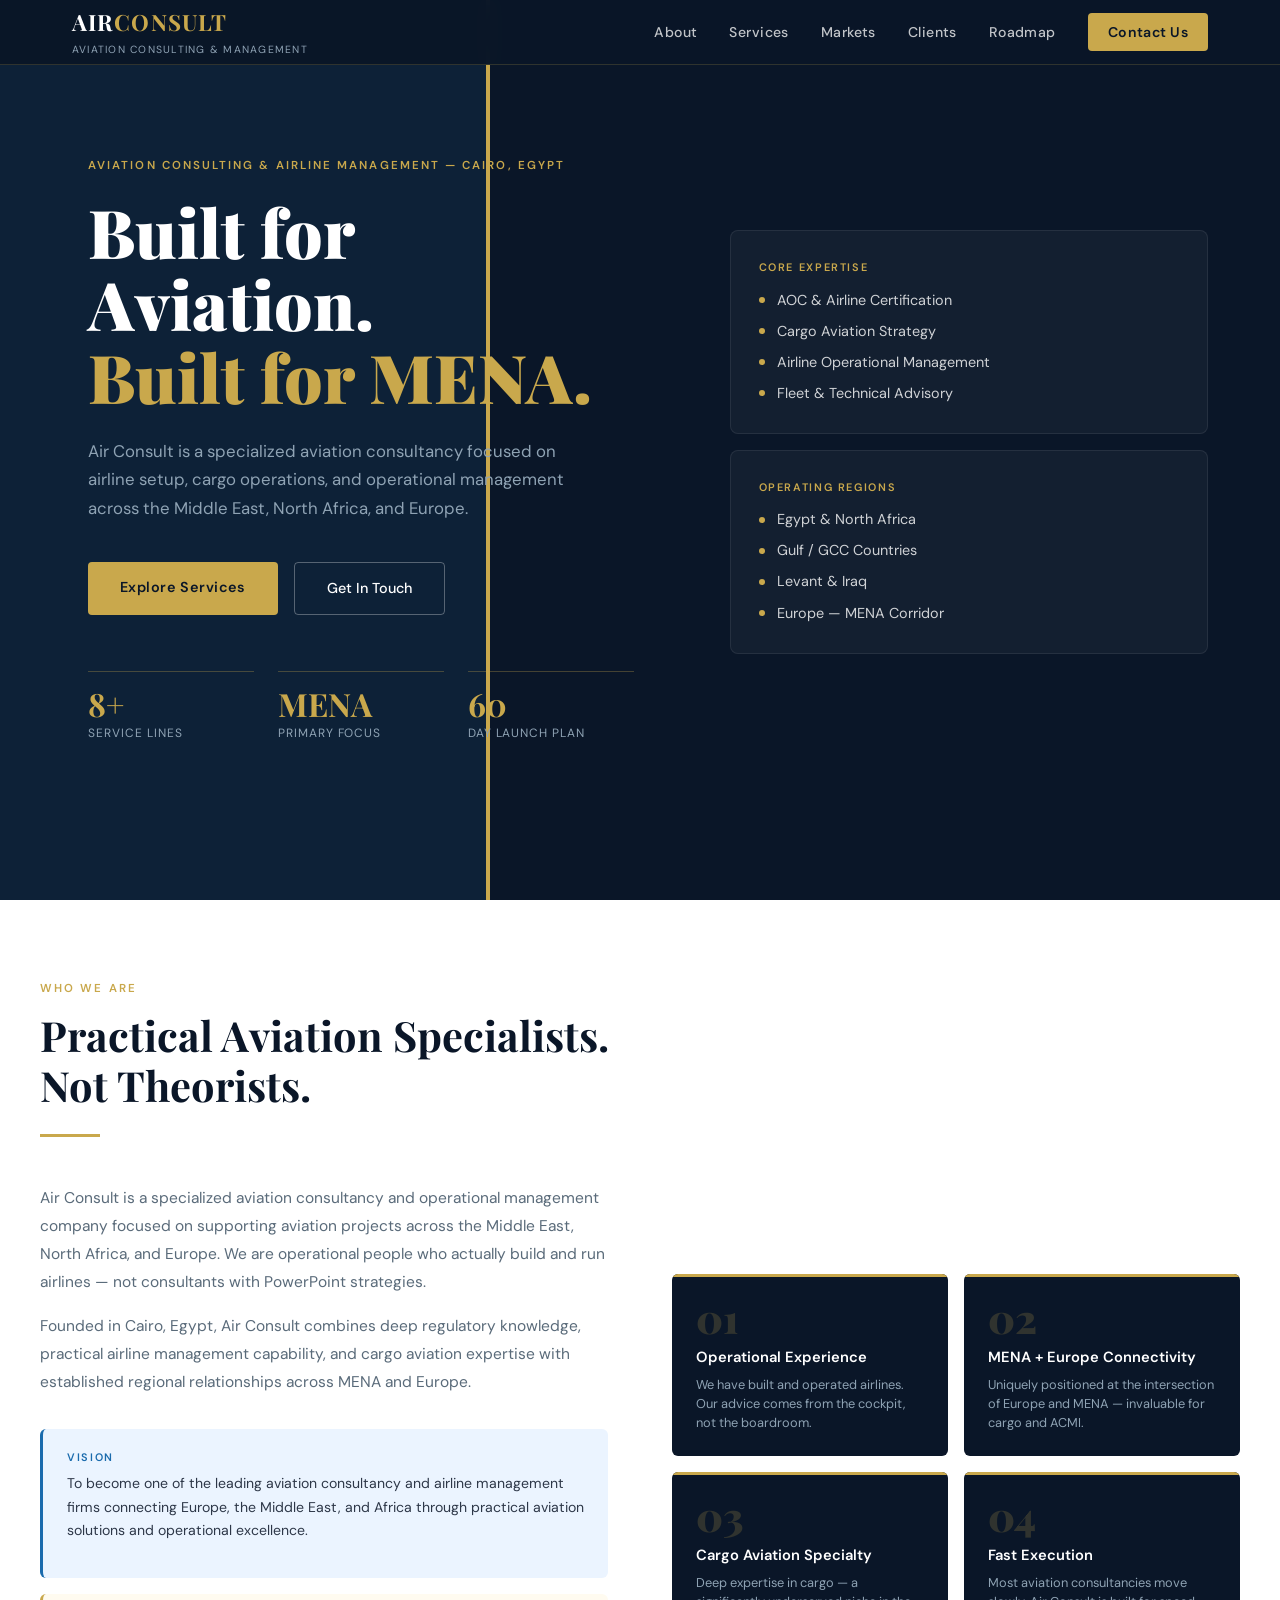
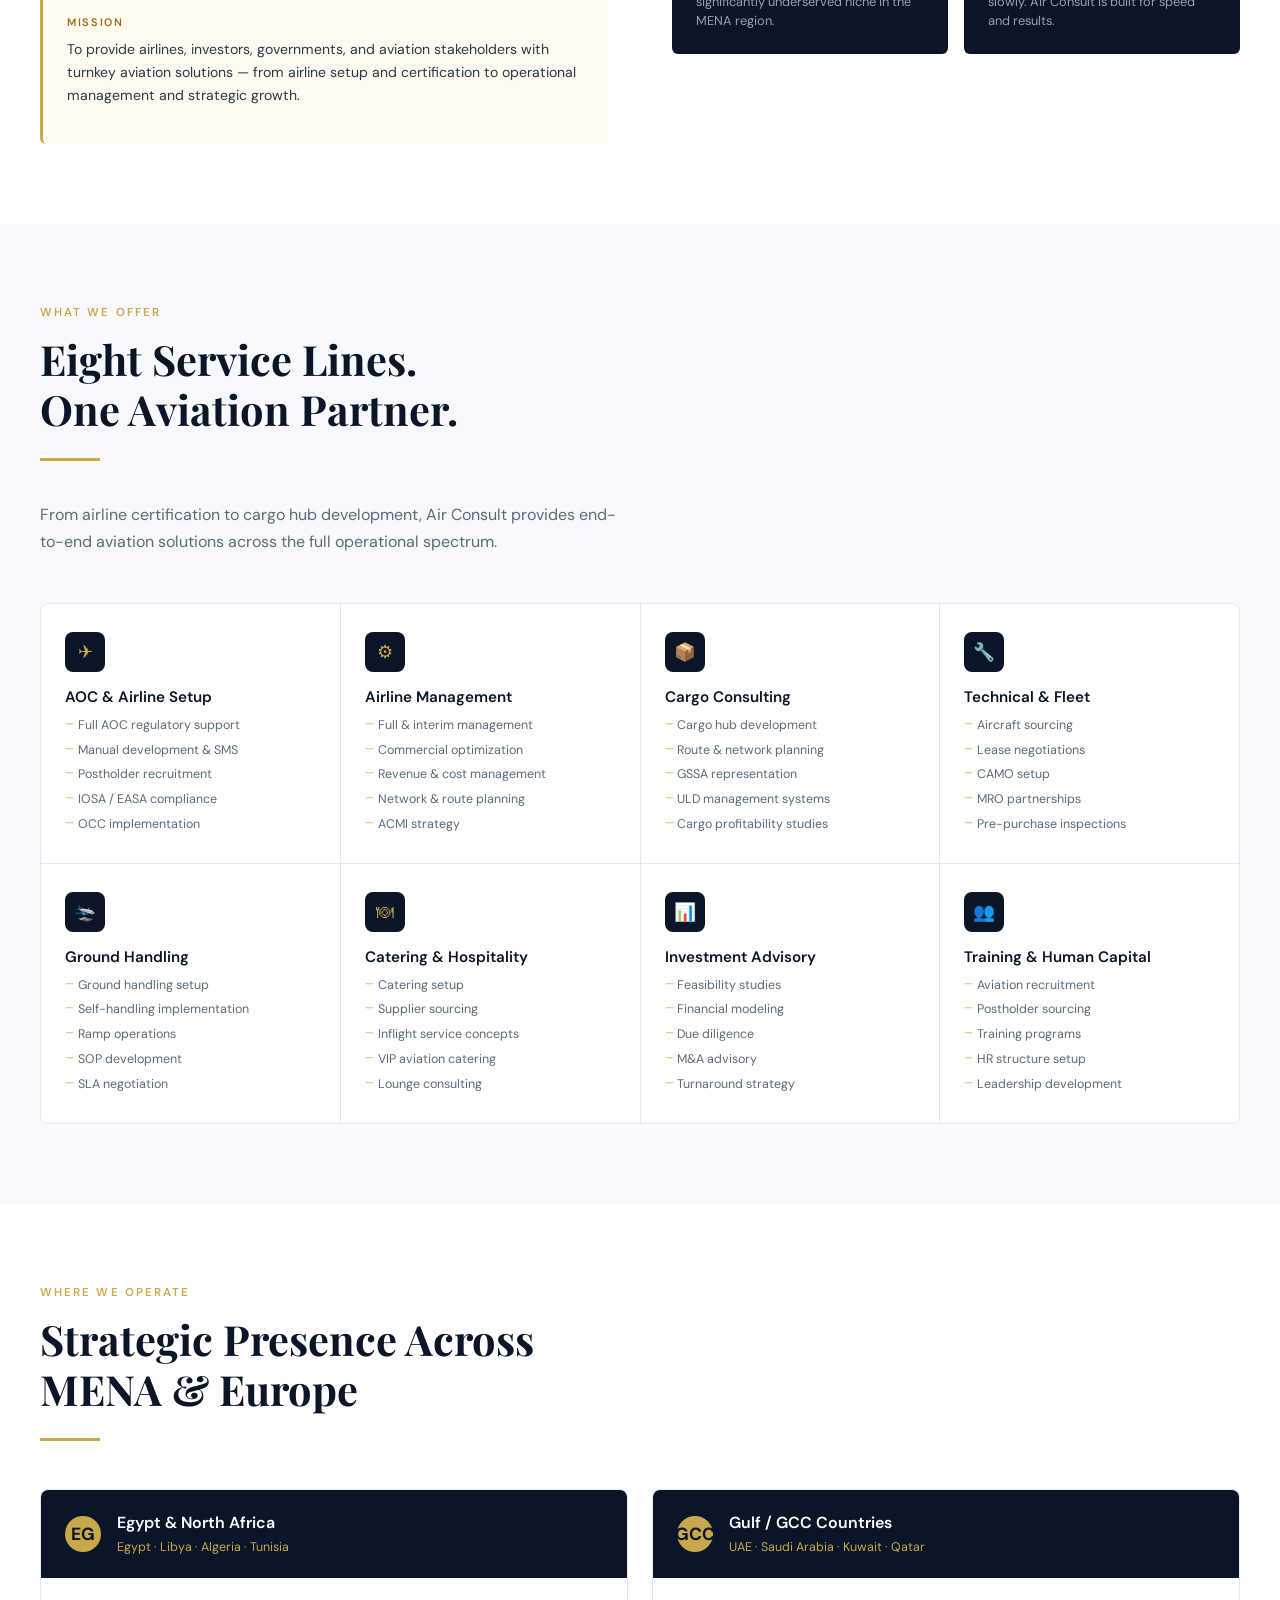
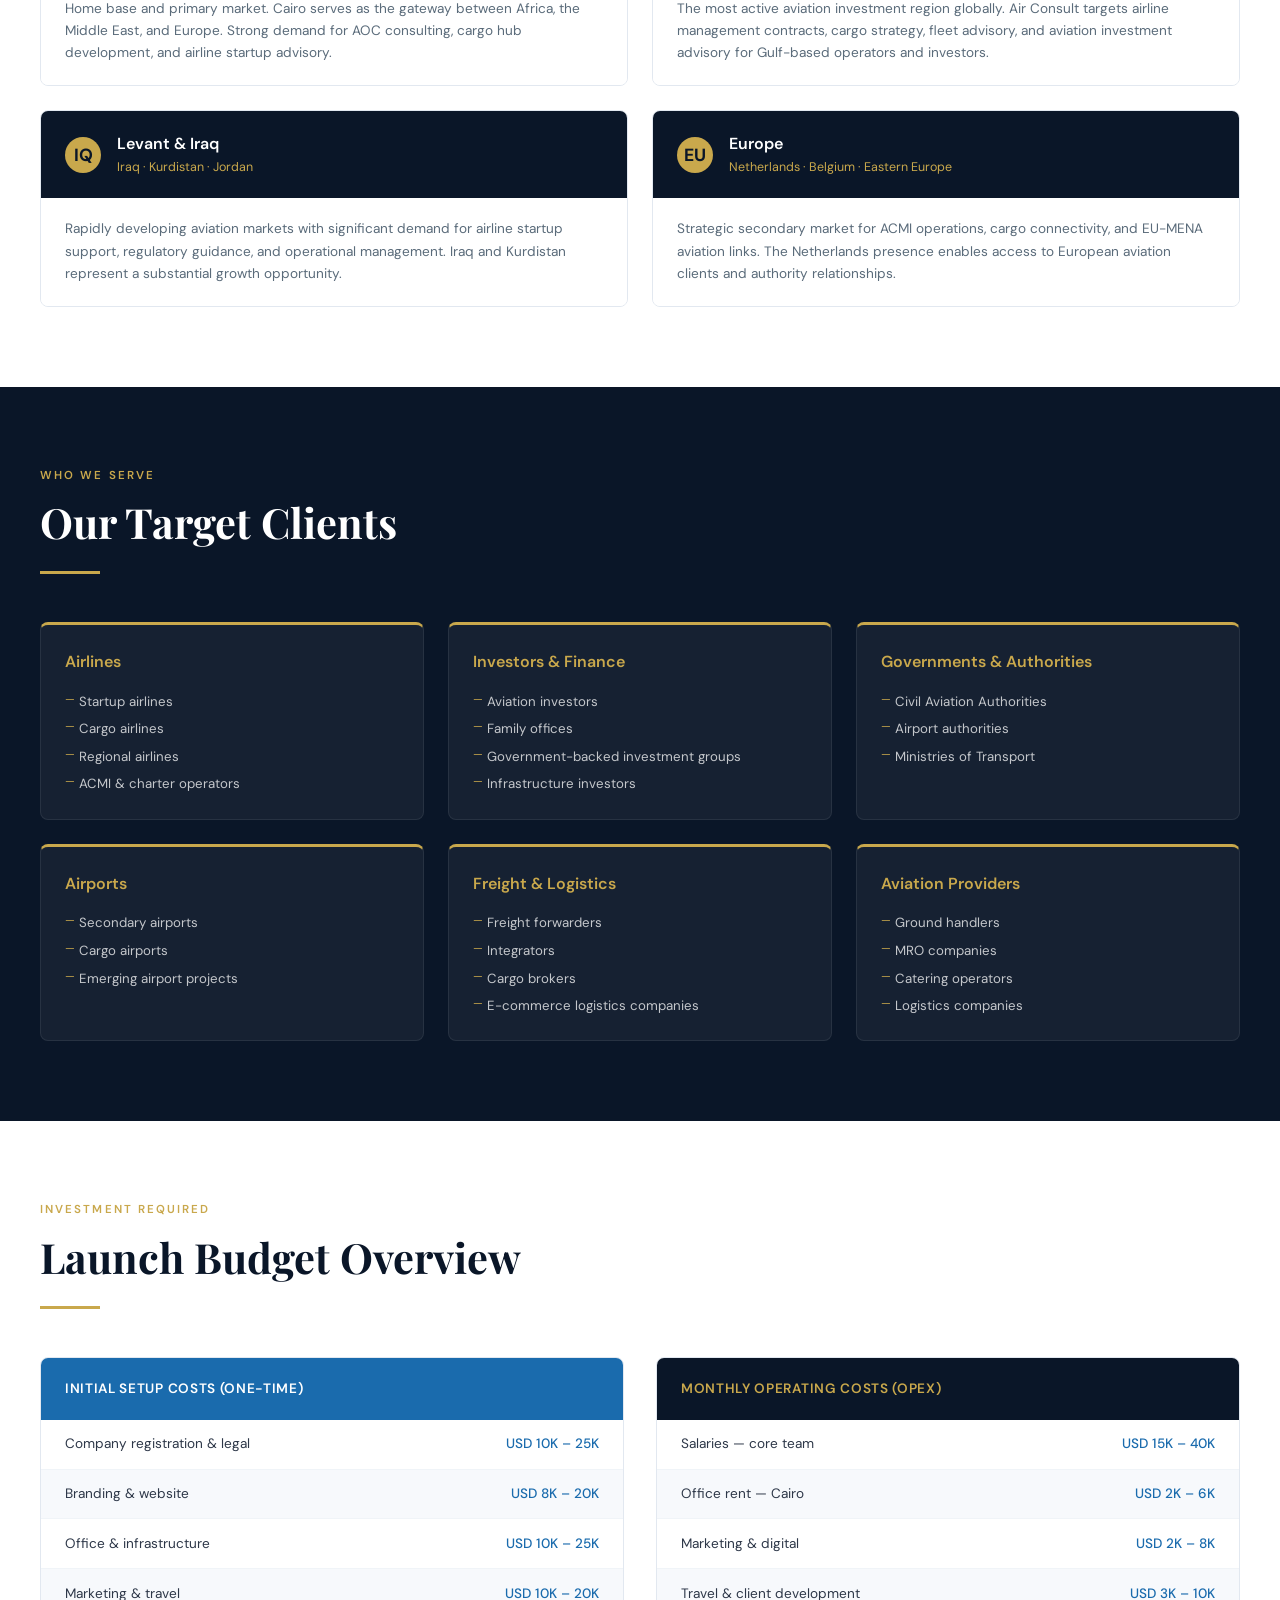
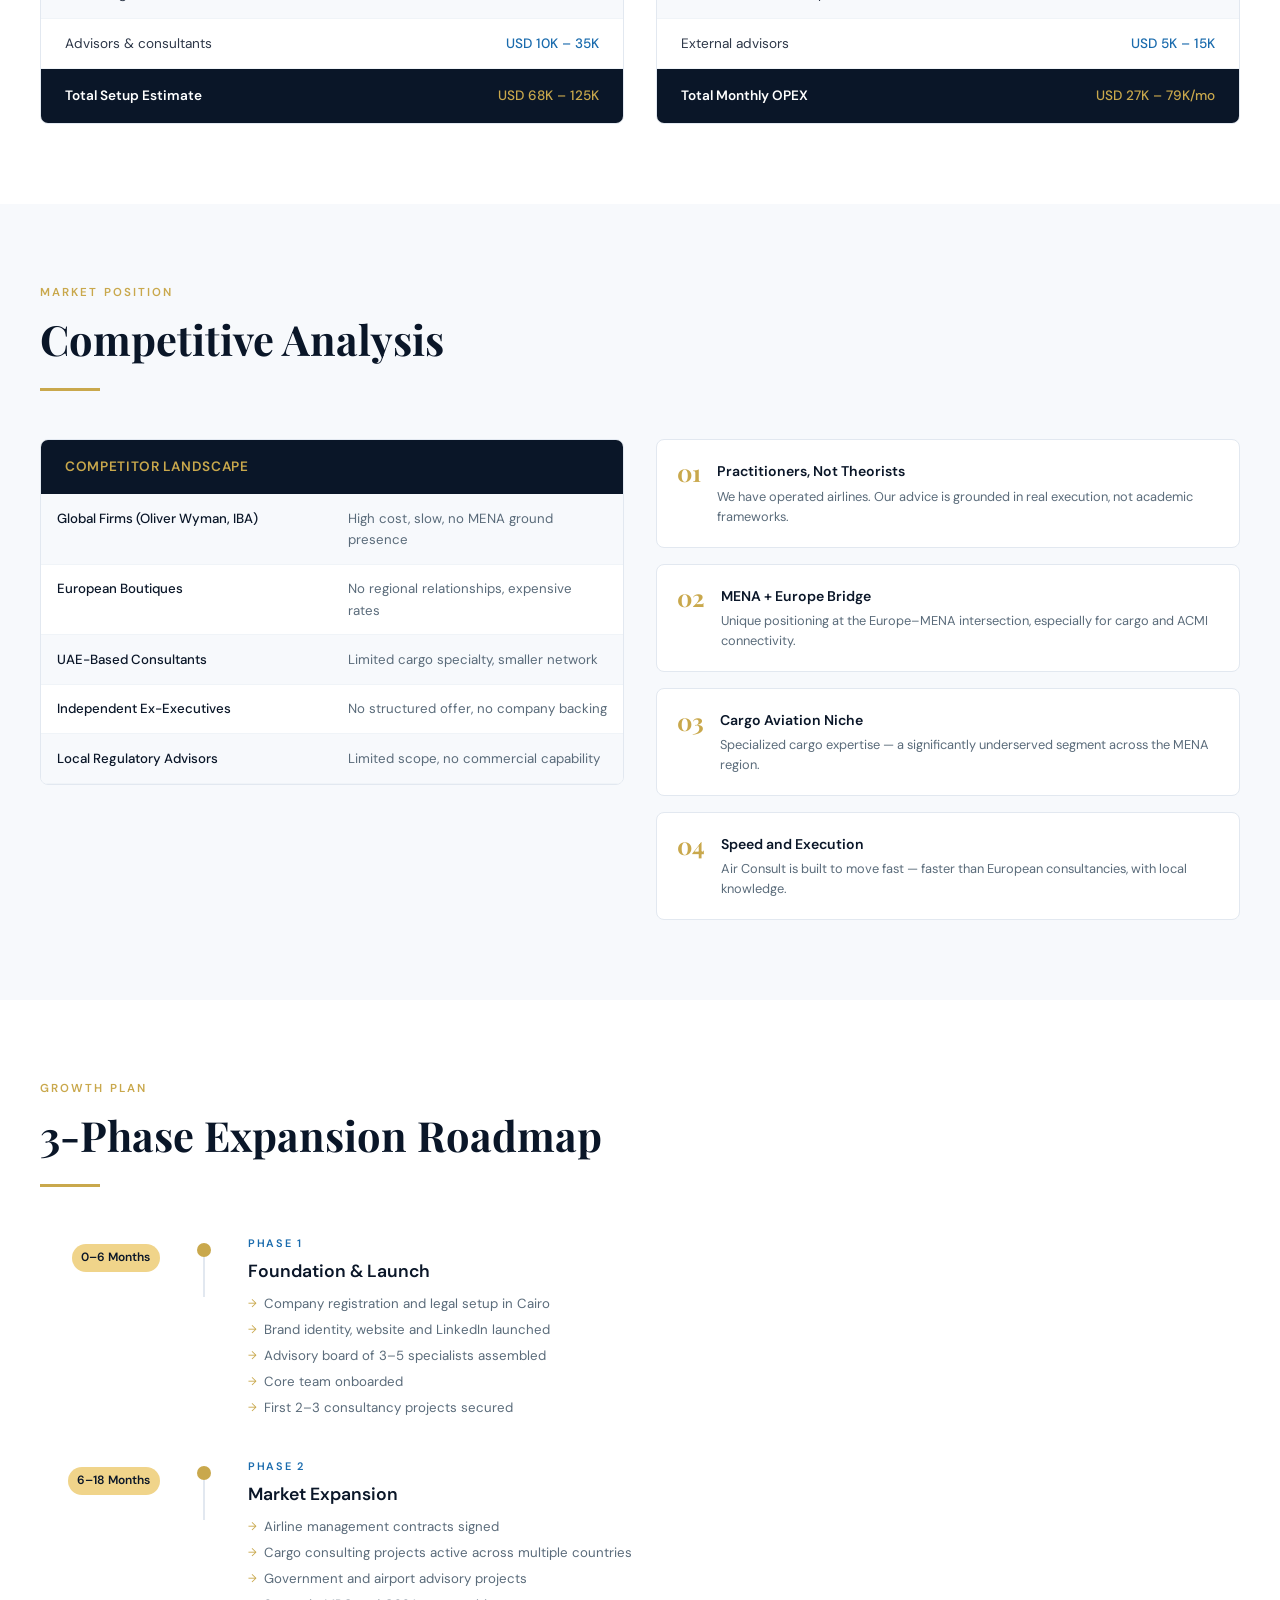
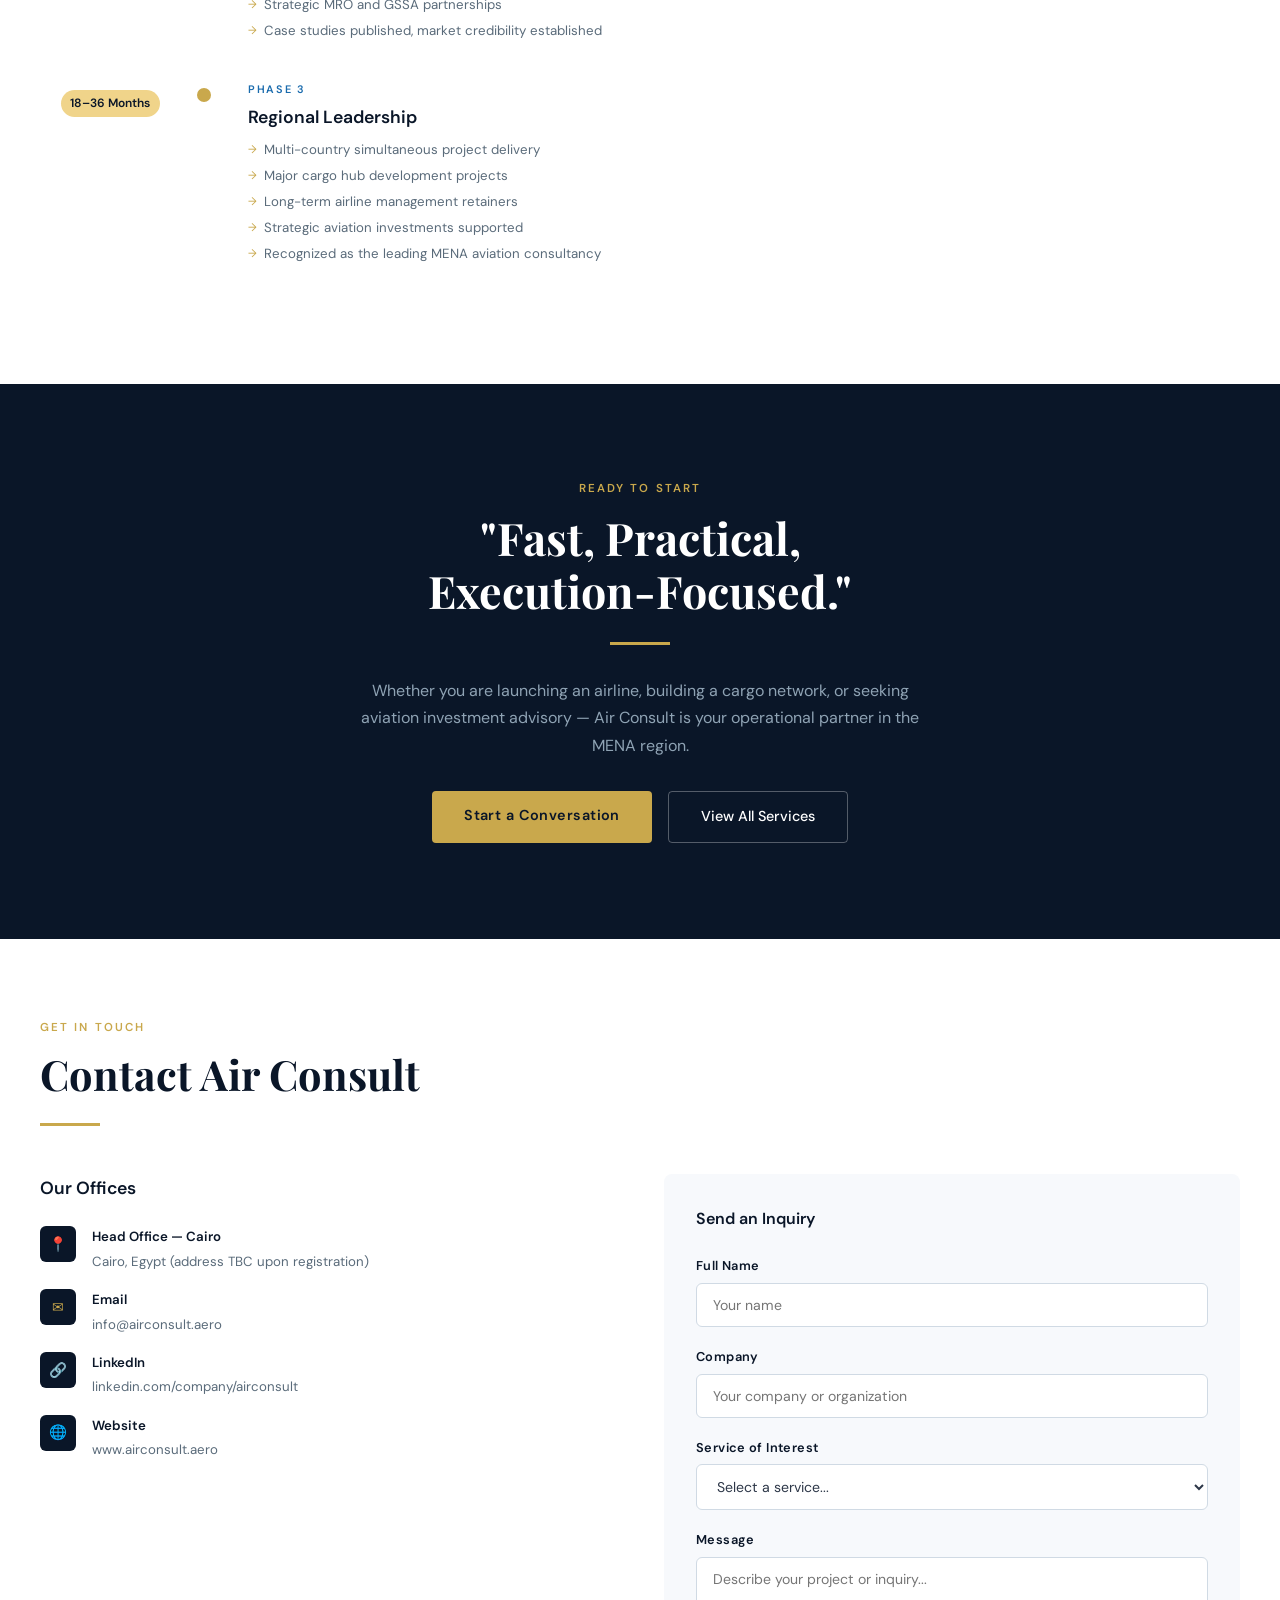
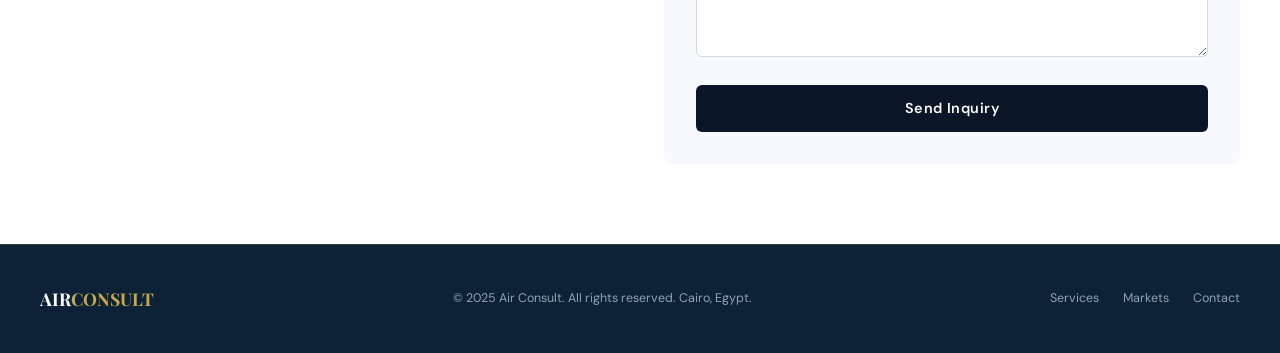
==== index.html @ 681676e4 "Add files via upload" ====
<!DOCTYPE html>
<html lang="en">
<head>
<meta charset="UTF-8">
<meta name="viewport" content="width=device-width, initial-scale=1.0">
<title>Air Consult — Aviation Consulting & Airline Management</title>
<link href="https://fonts.googleapis.com/css2?family=Playfair+Display:wght@400;700;900&family=DM+Sans:wght@300;400;500;600&display=swap" rel="stylesheet">
<style>
*{margin:0;padding:0;box-sizing:border-box}
:root{
  --navy:#0A1628;--navy2:#0D2137;--blue:#1A6BAD;--light-blue:#2E8BC0;
  --gold:#C9A84C;--gold-light:#F0D48A;--off-white:#F7F9FC;
  --mid-grey:#8FA3B4;--dark-grey:#2D3748;--white:#fff;
}
html{scroll-behavior:smooth}
body{font-family:'DM Sans',sans-serif;color:var(--dark-grey);background:#fff;line-height:1.6}

/* NAV */
nav{position:fixed;top:0;left:0;right:0;z-index:100;background:rgba(10,22,40,0.97);backdrop-filter:blur(8px);border-bottom:1px solid rgba(201,168,76,0.2)}
.nav-inner{max-width:1200px;margin:0 auto;padding:0 2rem;display:flex;align-items:center;justify-content:space-between;height:64px}
.logo{display:flex;align-items:center;gap:10px}
.logo-text{font-family:'Playfair Display',serif;font-size:1.4rem;font-weight:700;color:#fff;letter-spacing:0.05em}
.logo-text span{color:var(--gold)}
.logo-tagline{font-size:0.65rem;color:var(--mid-grey);letter-spacing:0.12em;text-transform:uppercase;margin-top:1px}
.nav-links{display:flex;align-items:center;gap:2rem}
.nav-links a{color:rgba(255,255,255,0.75);text-decoration:none;font-size:0.88rem;font-weight:500;letter-spacing:0.03em;transition:color 0.2s}
.nav-links a:hover{color:var(--gold)}
.nav-cta{background:var(--gold);color:var(--navy)!important;padding:0.5rem 1.25rem;border-radius:4px;font-weight:600!important;transition:background 0.2s!important}
.nav-cta:hover{background:var(--gold-light)!important;color:var(--navy)!important}

/* HERO */
.hero{min-height:100vh;background:var(--navy);display:flex;align-items:center;position:relative;overflow:hidden}
.hero::before{content:'';position:absolute;left:0;top:0;width:38%;height:100%;background:var(--navy2)}
.hero::after{content:'';position:absolute;left:38%;top:0;width:4px;height:100%;background:var(--gold)}
.hero-inner{max-width:1200px;margin:0 auto;padding:0 2rem;display:grid;grid-template-columns:1.1fr 1fr;gap:4rem;align-items:center;position:relative;z-index:1;width:100%}
.hero-content{padding-left:1rem}
.hero-eyebrow{font-size:0.72rem;letter-spacing:0.18em;text-transform:uppercase;color:var(--gold);font-weight:600;margin-bottom:1.2rem}
.hero-title{font-family:'Playfair Display',serif;font-size:4.2rem;font-weight:900;color:#fff;line-height:1.08;margin-bottom:1.5rem}
.hero-title span{color:var(--gold)}
.hero-subtitle{font-size:1.05rem;color:var(--mid-grey);line-height:1.7;margin-bottom:2.5rem;max-width:480px}
.hero-actions{display:flex;gap:1rem;flex-wrap:wrap}
.btn-primary{background:var(--gold);color:var(--navy);padding:0.85rem 2rem;border-radius:4px;font-weight:600;font-size:0.9rem;text-decoration:none;letter-spacing:0.03em;transition:background 0.2s}
.btn-primary:hover{background:var(--gold-light)}
.btn-outline{border:1.5px solid rgba(255,255,255,0.3);color:#fff;padding:0.85rem 2rem;border-radius:4px;font-weight:500;font-size:0.9rem;text-decoration:none;transition:border-color 0.2s}
.btn-outline:hover{border-color:var(--gold);color:var(--gold)}
.hero-stats{display:grid;grid-template-columns:repeat(3,1fr);gap:1.5rem;margin-top:3.5rem}
.stat{border-top:1px solid rgba(201,168,76,0.3);padding-top:1rem}
.stat-num{font-family:'Playfair Display',serif;font-size:2rem;font-weight:700;color:var(--gold);line-height:1}
.stat-label{font-size:0.75rem;color:var(--mid-grey);margin-top:4px;letter-spacing:0.08em;text-transform:uppercase}
.hero-right{position:relative;padding-left:2rem}
.hero-card{background:rgba(255,255,255,0.04);border:1px solid rgba(255,255,255,0.08);border-radius:8px;padding:1.75rem;margin-bottom:1rem}
.hero-card-label{font-size:0.68rem;letter-spacing:0.15em;text-transform:uppercase;color:var(--gold);font-weight:600;margin-bottom:0.75rem}
.hero-card-items{display:flex;flex-direction:column;gap:0.5rem}
.hero-card-item{display:flex;align-items:center;gap:0.75rem;font-size:0.9rem;color:rgba(255,255,255,0.8)}
.hero-card-item::before{content:'';width:6px;height:6px;border-radius:50%;background:var(--gold);flex-shrink:0}

/* SECTION STYLES */
section{padding:5rem 2rem}
.section-inner{max-width:1200px;margin:0 auto}
.section-eyebrow{font-size:0.72rem;letter-spacing:0.18em;text-transform:uppercase;color:var(--gold);font-weight:600;margin-bottom:0.75rem}
.section-title{font-family:'Playfair Display',serif;font-size:2.6rem;font-weight:700;color:var(--navy);line-height:1.2;margin-bottom:1rem}
.section-sub{font-size:1rem;color:#5a6b7a;max-width:580px;line-height:1.7}
.gold-rule{width:60px;height:3px;background:var(--gold);margin:1.5rem 0 2.5rem}

/* ABOUT */
.about-grid{display:grid;grid-template-columns:1fr 1fr;gap:4rem;align-items:center;margin-top:3rem}
.about-text p{color:#5a6b7a;line-height:1.8;margin-bottom:1rem;font-size:0.97rem}
.vm-cards{display:grid;gap:1rem;margin-top:2rem}
.vm-card{padding:1.25rem 1.5rem;border-radius:6px;border-left:3px solid var(--gold)}
.vm-card.vision{background:#EBF4FF;border-color:var(--blue)}
.vm-card.mission{background:#FFFBF0;border-color:var(--gold)}
.vm-card-label{font-size:0.68rem;letter-spacing:0.15em;text-transform:uppercase;font-weight:600;margin-bottom:0.4rem}
.vm-card.vision .vm-card-label{color:var(--blue)}
.vm-card.mission .vm-card-label{color:#996B1E}
.vm-card p{font-size:0.88rem;color:var(--dark-grey);line-height:1.65}
.pillars{display:grid;grid-template-columns:1fr 1fr;gap:1rem}
.pillar{background:var(--navy);color:#fff;padding:1.5rem;border-radius:6px;position:relative;overflow:hidden}
.pillar::before{content:'';position:absolute;top:0;left:0;right:0;height:3px;background:var(--gold)}
.pillar-num{font-family:'Playfair Display',serif;font-size:2.5rem;font-weight:900;color:rgba(201,168,76,0.2);line-height:1;margin-bottom:0.5rem}
.pillar-title{font-size:0.92rem;font-weight:600;color:#fff;margin-bottom:0.3rem}
.pillar-desc{font-size:0.8rem;color:var(--mid-grey);line-height:1.5}

/* SERVICES */
.services-bg{background:var(--off-white)}
.services-grid{display:grid;grid-template-columns:repeat(4,1fr);gap:1px;background:#E2E8F0;border:1px solid #E2E8F0;border-radius:8px;overflow:hidden;margin-top:3rem}
.service-card{background:#fff;padding:1.75rem 1.5rem;transition:background 0.2s}
.service-card:hover{background:#F0F7FF}
.service-icon{width:40px;height:40px;background:var(--navy);border-radius:8px;display:flex;align-items:center;justify-content:center;margin-bottom:1rem;font-size:1.1rem;color:var(--gold)}
.service-title{font-size:0.95rem;font-weight:600;color:var(--navy);margin-bottom:0.5rem;line-height:1.3}
.service-items{list-style:none;display:flex;flex-direction:column;gap:0.3rem}
.service-items li{font-size:0.78rem;color:#5a6b7a;padding-left:0.8rem;position:relative}
.service-items li::before{content:'—';position:absolute;left:0;color:var(--gold);font-size:0.65rem}

/* MARKETS */
.markets-grid{display:grid;grid-template-columns:repeat(2,1fr);gap:1.5rem;margin-top:3rem}
.market-card{border-radius:8px;overflow:hidden;border:1px solid #E2E8F0}
.market-header{background:var(--navy);padding:1.25rem 1.5rem;display:flex;align-items:center;gap:1rem}
.market-flag{width:36px;height:36px;border-radius:50%;background:var(--gold);display:flex;align-items:center;justify-content:center;font-size:1.1rem;font-weight:700;color:var(--navy)}
.market-name{font-size:1rem;font-weight:600;color:#fff}
.market-countries{font-size:0.78rem;color:var(--gold);margin-top:2px}
.market-body{padding:1.25rem 1.5rem;background:#fff}
.market-opp{font-size:0.85rem;color:#5a6b7a;line-height:1.65}

/* CLIENTS */
.clients-bg{background:var(--navy)}
.clients-bg .section-title{color:#fff}
.clients-bg .gold-rule{background:var(--gold)}
.clients-grid{display:grid;grid-template-columns:repeat(3,1fr);gap:1.5rem;margin-top:3rem}
.client-card{background:rgba(255,255,255,0.05);border:1px solid rgba(255,255,255,0.08);border-radius:8px;padding:1.5rem;border-top:3px solid var(--gold)}
.client-type{font-size:1rem;font-weight:600;color:var(--gold);margin-bottom:1rem}
.client-items{list-style:none;display:flex;flex-direction:column;gap:0.4rem}
.client-items li{font-size:0.83rem;color:rgba(255,255,255,0.75);padding-left:0.9rem;position:relative}
.client-items li::before{content:'—';position:absolute;left:0;color:var(--gold);font-size:0.7rem}

/* BUDGET */
.budget-grid{display:grid;grid-template-columns:1fr 1fr;gap:2rem;margin-top:3rem}
.budget-card{border-radius:8px;overflow:hidden;border:1px solid #E2E8F0}
.budget-card-header{padding:1.25rem 1.5rem;font-size:0.85rem;font-weight:600;letter-spacing:0.05em;text-transform:uppercase}
.budget-card.setup .budget-card-header{background:var(--blue);color:#fff}
.budget-card.opex .budget-card-header{background:var(--navy);color:var(--gold)}
.budget-rows{background:#fff}
.budget-row{display:flex;justify-content:space-between;align-items:center;padding:0.85rem 1.5rem;border-bottom:1px solid #F0F4F8;font-size:0.85rem}
.budget-row:nth-child(even){background:var(--off-white)}
.budget-row:last-child{border-bottom:none;font-weight:600;background:var(--navy);color:#fff;padding:1rem 1.5rem}
.budget-row:last-child .budget-cost{color:var(--gold)}
.budget-label{color:var(--dark-grey)}
.budget-row:last-child .budget-label{color:#fff}
.budget-cost{color:var(--blue);font-weight:500}

/* COMPETITIVE */
.comp-bg{background:var(--off-white)}
.comp-grid{display:grid;grid-template-columns:1fr 1fr;gap:2rem;margin-top:3rem}
.comp-table{background:#fff;border-radius:8px;overflow:hidden;border:1px solid #E2E8F0}
.comp-table-header{background:var(--navy);padding:1rem 1.5rem;font-size:0.85rem;font-weight:600;color:var(--gold);letter-spacing:0.05em;text-transform:uppercase}
.comp-row{display:grid;grid-template-columns:1fr 1fr;border-bottom:1px solid #F0F4F8;font-size:0.83rem}
.comp-row:nth-child(even){background:var(--off-white)}
.comp-row div{padding:0.85rem 1rem}
.comp-row div:first-child{font-weight:500;color:var(--navy)}
.comp-row div:last-child{color:#5a6b7a}
.advantages{display:flex;flex-direction:column;gap:1rem}
.adv-item{display:flex;gap:1rem;align-items:flex-start;background:#fff;padding:1.25rem;border-radius:8px;border:1px solid #E2E8F0}
.adv-num{font-family:'Playfair Display',serif;font-size:1.5rem;font-weight:700;color:var(--gold);line-height:1;flex-shrink:0;min-width:24px}
.adv-content h4{font-size:0.88rem;font-weight:600;color:var(--navy);margin-bottom:0.25rem}
.adv-content p{font-size:0.8rem;color:#5a6b7a;line-height:1.55}

/* TIMELINE */
.timeline{margin-top:3rem;display:flex;flex-direction:column;gap:0}
.timeline-item{display:grid;grid-template-columns:120px 40px 1fr;gap:1.5rem;align-items:flex-start}
.timeline-time{text-align:right;padding-top:0.5rem}
.timeline-badge{font-size:0.75rem;font-weight:600;color:var(--navy);background:var(--gold-light);padding:0.25rem 0.6rem;border-radius:20px;display:inline-block}
.timeline-connector{display:flex;flex-direction:column;align-items:center;gap:0}
.timeline-dot{width:14px;height:14px;border-radius:50%;background:var(--gold);flex-shrink:0;margin-top:0.45rem}
.timeline-line{width:2px;background:#E2E8F0;flex:1;min-height:40px}
.timeline-item:last-child .timeline-line{display:none}
.timeline-content{padding-bottom:2.5rem}
.timeline-phase{font-size:0.68rem;letter-spacing:0.15em;text-transform:uppercase;color:var(--blue);font-weight:600;margin-bottom:0.25rem}
.timeline-title{font-size:1.1rem;font-weight:600;color:var(--navy);margin-bottom:0.5rem}
.timeline-items{list-style:none;display:flex;flex-direction:column;gap:0.3rem}
.timeline-items li{font-size:0.83rem;color:#5a6b7a;padding-left:1rem;position:relative}
.timeline-items li::before{content:'→';position:absolute;left:0;color:var(--gold);font-size:0.7rem;top:2px}

/* 60-DAY WEEK 1 */
.week1-grid{display:grid;grid-template-columns:1fr;gap:1rem;margin-top:3rem}
.week1-day{display:grid;grid-template-columns:120px 1fr;gap:1.5rem;background:#fff;border:1px solid #E2E8F0;border-radius:8px;overflow:hidden}
.week1-day-label{background:var(--navy);padding:1.25rem;display:flex;flex-direction:column;justify-content:center}
.day-num{font-size:0.7rem;letter-spacing:0.15em;text-transform:uppercase;color:var(--gold);font-weight:600}
.day-title{font-size:0.92rem;font-weight:600;color:#fff;margin-top:0.25rem;line-height:1.3}
.week1-day-tasks{padding:1.25rem 1.5rem}
.task-items{list-style:none;display:flex;flex-direction:column;gap:0.35rem}
.task-items li{font-size:0.83rem;color:var(--dark-grey);padding-left:1.2rem;position:relative;line-height:1.5}
.task-items li::before{content:'☐';position:absolute;left:0;color:var(--blue);font-size:0.75rem}

/* CTA */
.cta-section{background:var(--navy);text-align:center;padding:6rem 2rem}
.cta-section .section-title{color:#fff;font-size:2.8rem}
.cta-section .section-sub{color:var(--mid-grey);margin:0 auto;max-width:560px;font-size:1rem}
.cta-section .gold-rule{margin:1.5rem auto 2.5rem}
.cta-actions{display:flex;gap:1rem;justify-content:center;margin-top:2rem;flex-wrap:wrap}

/* CONTACT */
.contact-grid{display:grid;grid-template-columns:1fr 1fr;gap:3rem;margin-top:3rem}
.contact-info h3{font-size:1.1rem;font-weight:600;color:var(--navy);margin-bottom:1.5rem}
.contact-items{display:flex;flex-direction:column;gap:1rem}
.contact-item{display:flex;gap:1rem;align-items:flex-start}
.contact-icon{width:36px;height:36px;border-radius:6px;background:var(--navy);display:flex;align-items:center;justify-content:center;color:var(--gold);font-size:0.9rem;flex-shrink:0}
.contact-detail strong{display:block;font-size:0.83rem;color:var(--navy);font-weight:600}
.contact-detail span{font-size:0.83rem;color:#5a6b7a}
.contact-form{background:var(--off-white);padding:2rem;border-radius:8px}
.form-group{margin-bottom:1.25rem}
.form-group label{display:block;font-size:0.8rem;font-weight:600;color:var(--navy);margin-bottom:0.4rem;letter-spacing:0.03em}
.form-group input,.form-group select,.form-group textarea{width:100%;padding:0.75rem 1rem;border:1.5px solid #D0DAE4;border-radius:6px;font-size:0.88rem;font-family:'DM Sans',sans-serif;color:var(--dark-grey);background:#fff;outline:none;transition:border-color 0.2s}
.form-group input:focus,.form-group select:focus,.form-group textarea:focus{border-color:var(--blue)}
.form-group textarea{resize:vertical;min-height:100px}
.form-submit{width:100%;background:var(--navy);color:#fff;border:none;padding:0.9rem;border-radius:6px;font-size:0.9rem;font-weight:600;font-family:'DM Sans',sans-serif;cursor:pointer;letter-spacing:0.03em;transition:background 0.2s}
.form-submit:hover{background:var(--blue)}

/* FOOTER */
footer{background:var(--navy2);border-top:1px solid rgba(201,168,76,0.2);padding:2.5rem 2rem}
.footer-inner{max-width:1200px;margin:0 auto;display:flex;justify-content:space-between;align-items:center;flex-wrap:wrap;gap:1rem}
.footer-brand{font-family:'Playfair Display',serif;font-size:1.1rem;color:#fff;font-weight:700}
.footer-brand span{color:var(--gold)}
.footer-copy{font-size:0.78rem;color:var(--mid-grey)}
.footer-links{display:flex;gap:1.5rem}
.footer-links a{font-size:0.78rem;color:var(--mid-grey);text-decoration:none;transition:color 0.2s}
.footer-links a:hover{color:var(--gold)}

/* SCROLL REVEAL */
.reveal{opacity:0;transform:translateY(24px);transition:opacity 0.6s ease,transform 0.6s ease}
.reveal.visible{opacity:1;transform:none}
</style>
</head>
<body>

<!-- NAV -->
<nav>
  <div class="nav-inner">
    <div class="logo">
      <div>
        <div class="logo-text">AIR<span>CONSULT</span></div>
        <div class="logo-tagline">Aviation Consulting & Management</div>
      </div>
    </div>
    <div class="nav-links">
      <a href="#about">About</a>
      <a href="#services">Services</a>
      <a href="#markets">Markets</a>
      <a href="#clients">Clients</a>
      <a href="#roadmap">Roadmap</a>
      <a href="#contact" class="nav-cta">Contact Us</a>
    </div>
  </div>
</nav>

<!-- HERO -->
<section class="hero" id="home">
  <div class="hero-inner">
    <div class="hero-content">
      <div class="hero-eyebrow">Aviation Consulting & Airline Management — Cairo, Egypt</div>
      <h1 class="hero-title">Built for<br>Aviation.<br><span>Built for MENA.</span></h1>
      <p class="hero-subtitle">Air Consult is a specialized aviation consultancy focused on airline setup, cargo operations, and operational management across the Middle East, North Africa, and Europe.</p>
      <div class="hero-actions">
        <a href="#services" class="btn-primary">Explore Services</a>
        <a href="#contact" class="btn-outline">Get In Touch</a>
      </div>
      <div class="hero-stats">
        <div class="stat">
          <div class="stat-num">8+</div>
          <div class="stat-label">Service Lines</div>
        </div>
        <div class="stat">
          <div class="stat-num">MENA</div>
          <div class="stat-label">Primary Focus</div>
        </div>
        <div class="stat">
          <div class="stat-num">60</div>
          <div class="stat-label">Day Launch Plan</div>
        </div>
      </div>
    </div>
    <div class="hero-right">
      <div class="hero-card">
        <div class="hero-card-label">Core Expertise</div>
        <div class="hero-card-items">
          <div class="hero-card-item">AOC & Airline Certification</div>
          <div class="hero-card-item">Cargo Aviation Strategy</div>
          <div class="hero-card-item">Airline Operational Management</div>
          <div class="hero-card-item">Fleet & Technical Advisory</div>
        </div>
      </div>
      <div class="hero-card">
        <div class="hero-card-label">Operating Regions</div>
        <div class="hero-card-items">
          <div class="hero-card-item">Egypt & North Africa</div>
          <div class="hero-card-item">Gulf / GCC Countries</div>
          <div class="hero-card-item">Levant & Iraq</div>
          <div class="hero-card-item">Europe — MENA Corridor</div>
        </div>
      </div>
    </div>
  </div>
</section>

<!-- ABOUT -->
<section id="about">
  <div class="section-inner">
    <div class="reveal">
      <div class="section-eyebrow">Who We Are</div>
      <h2 class="section-title">Practical Aviation Specialists.<br>Not Theorists.</h2>
      <div class="gold-rule"></div>
    </div>
    <div class="about-grid">
      <div class="about-text reveal">
        <p>Air Consult is a specialized aviation consultancy and operational management company focused on supporting aviation projects across the Middle East, North Africa, and Europe. We are operational people who actually build and run airlines — not consultants with PowerPoint strategies.</p>
        <p>Founded in Cairo, Egypt, Air Consult combines deep regulatory knowledge, practical airline management capability, and cargo aviation expertise with established regional relationships across MENA and Europe.</p>
        <div class="vm-cards">
          <div class="vm-card vision">
            <div class="vm-card-label">Vision</div>
            <p>To become one of the leading aviation consultancy and airline management firms connecting Europe, the Middle East, and Africa through practical aviation solutions and operational excellence.</p>
          </div>
          <div class="vm-card mission">
            <div class="vm-card-label">Mission</div>
            <p>To provide airlines, investors, governments, and aviation stakeholders with turnkey aviation solutions — from airline setup and certification to operational management and strategic growth.</p>
          </div>
        </div>
      </div>
      <div class="pillars reveal">
        <div class="pillar">
          <div class="pillar-num">01</div>
          <div class="pillar-title">Operational Experience</div>
          <div class="pillar-desc">We have built and operated airlines. Our advice comes from the cockpit, not the boardroom.</div>
        </div>
        <div class="pillar">
          <div class="pillar-num">02</div>
          <div class="pillar-title">MENA + Europe Connectivity</div>
          <div class="pillar-desc">Uniquely positioned at the intersection of Europe and MENA — invaluable for cargo and ACMI.</div>
        </div>
        <div class="pillar">
          <div class="pillar-num">03</div>
          <div class="pillar-title">Cargo Aviation Specialty</div>
          <div class="pillar-desc">Deep expertise in cargo — a significantly underserved niche in the MENA region.</div>
        </div>
        <div class="pillar">
          <div class="pillar-num">04</div>
          <div class="pillar-title">Fast Execution</div>
          <div class="pillar-desc">Most aviation consultancies move slowly. Air Consult is built for speed and results.</div>
        </div>
      </div>
    </div>
  </div>
</section>

<!-- SERVICES -->
<section class="services-bg" id="services">
  <div class="section-inner">
    <div class="reveal">
      <div class="section-eyebrow">What We Offer</div>
      <h2 class="section-title">Eight Service Lines.<br>One Aviation Partner.</h2>
      <div class="gold-rule"></div>
      <p class="section-sub">From airline certification to cargo hub development, Air Consult provides end-to-end aviation solutions across the full operational spectrum.</p>
    </div>
    <div class="services-grid reveal">
      <div class="service-card">
        <div class="service-icon">✈</div>
        <div class="service-title">AOC & Airline Setup</div>
        <ul class="service-items">
          <li>Full AOC regulatory support</li>
          <li>Manual development & SMS</li>
          <li>Postholder recruitment</li>
          <li>IOSA / EASA compliance</li>
          <li>OCC implementation</li>
        </ul>
      </div>
      <div class="service-card">
        <div class="service-icon">⚙</div>
        <div class="service-title">Airline Management</div>
        <ul class="service-items">
          <li>Full & interim management</li>
          <li>Commercial optimization</li>
          <li>Revenue & cost management</li>
          <li>Network & route planning</li>
          <li>ACMI strategy</li>
        </ul>
      </div>
      <div class="service-card">
        <div class="service-icon">📦</div>
        <div class="service-title">Cargo Consulting</div>
        <ul class="service-items">
          <li>Cargo hub development</li>
          <li>Route & network planning</li>
          <li>GSSA representation</li>
          <li>ULD management systems</li>
          <li>Cargo profitability studies</li>
        </ul>
      </div>
      <div class="service-card">
        <div class="service-icon">🔧</div>
        <div class="service-title">Technical & Fleet</div>
        <ul class="service-items">
          <li>Aircraft sourcing</li>
          <li>Lease negotiations</li>
          <li>CAMO setup</li>
          <li>MRO partnerships</li>
          <li>Pre-purchase inspections</li>
        </ul>
      </div>
      <div class="service-card">
        <div class="service-icon">🛬</div>
        <div class="service-title">Ground Handling</div>
        <ul class="service-items">
          <li>Ground handling setup</li>
          <li>Self-handling implementation</li>
          <li>Ramp operations</li>
          <li>SOP development</li>
          <li>SLA negotiation</li>
        </ul>
      </div>
      <div class="service-card">
        <div class="service-icon">🍽</div>
        <div class="service-title">Catering & Hospitality</div>
        <ul class="service-items">
          <li>Catering setup</li>
          <li>Supplier sourcing</li>
          <li>Inflight service concepts</li>
          <li>VIP aviation catering</li>
          <li>Lounge consulting</li>
        </ul>
      </div>
      <div class="service-card">
        <div class="service-icon">📊</div>
        <div class="service-title">Investment Advisory</div>
        <ul class="service-items">
          <li>Feasibility studies</li>
          <li>Financial modeling</li>
          <li>Due diligence</li>
          <li>M&A advisory</li>
          <li>Turnaround strategy</li>
        </ul>
      </div>
      <div class="service-card">
        <div class="service-icon">👥</div>
        <div class="service-title">Training & Human Capital</div>
        <ul class="service-items">
          <li>Aviation recruitment</li>
          <li>Postholder sourcing</li>
          <li>Training programs</li>
          <li>HR structure setup</li>
          <li>Leadership development</li>
        </ul>
      </div>
    </div>
  </div>
</section>

<!-- MARKETS -->
<section id="markets">
  <div class="section-inner">
    <div class="reveal">
      <div class="section-eyebrow">Where We Operate</div>
      <h2 class="section-title">Strategic Presence Across<br>MENA & Europe</h2>
      <div class="gold-rule"></div>
    </div>
    <div class="markets-grid reveal">
      <div class="market-card">
        <div class="market-header">
          <div class="market-flag">EG</div>
          <div>
            <div class="market-name">Egypt & North Africa</div>
            <div class="market-countries">Egypt · Libya · Algeria · Tunisia</div>
          </div>
        </div>
        <div class="market-body">
          <p class="market-opp">Home base and primary market. Cairo serves as the gateway between Africa, the Middle East, and Europe. Strong demand for AOC consulting, cargo hub development, and airline startup advisory.</p>
        </div>
      </div>
      <div class="market-card">
        <div class="market-header">
          <div class="market-flag">GCC</div>
          <div>
            <div class="market-name">Gulf / GCC Countries</div>
            <div class="market-countries">UAE · Saudi Arabia · Kuwait · Qatar</div>
          </div>
        </div>
        <div class="market-body">
          <p class="market-opp">The most active aviation investment region globally. Air Consult targets airline management contracts, cargo strategy, fleet advisory, and aviation investment advisory for Gulf-based operators and investors.</p>
        </div>
      </div>
      <div class="market-card">
        <div class="market-header">
          <div class="market-flag">IQ</div>
          <div>
            <div class="market-name">Levant & Iraq</div>
            <div class="market-countries">Iraq · Kurdistan · Jordan</div>
          </div>
        </div>
        <div class="market-body">
          <p class="market-opp">Rapidly developing aviation markets with significant demand for airline startup support, regulatory guidance, and operational management. Iraq and Kurdistan represent a substantial growth opportunity.</p>
        </div>
      </div>
      <div class="market-card">
        <div class="market-header">
          <div class="market-flag">EU</div>
          <div>
            <div class="market-name">Europe</div>
            <div class="market-countries">Netherlands · Belgium · Eastern Europe</div>
          </div>
        </div>
        <div class="market-body">
          <p class="market-opp">Strategic secondary market for ACMI operations, cargo connectivity, and EU-MENA aviation links. The Netherlands presence enables access to European aviation clients and authority relationships.</p>
        </div>
      </div>
    </div>
  </div>
</section>

<!-- CLIENTS -->
<section class="clients-bg" id="clients">
  <div class="section-inner">
    <div class="reveal">
      <div class="section-eyebrow" style="color:var(--gold)">Who We Serve</div>
      <h2 class="section-title" style="color:#fff">Our Target Clients</h2>
      <div class="gold-rule"></div>
    </div>
    <div class="clients-grid reveal">
      <div class="client-card">
        <div class="client-type">Airlines</div>
        <ul class="client-items">
          <li>Startup airlines</li>
          <li>Cargo airlines</li>
          <li>Regional airlines</li>
          <li>ACMI & charter operators</li>
        </ul>
      </div>
      <div class="client-card">
        <div class="client-type">Investors & Finance</div>
        <ul class="client-items">
          <li>Aviation investors</li>
          <li>Family offices</li>
          <li>Government-backed investment groups</li>
          <li>Infrastructure investors</li>
        </ul>
      </div>
      <div class="client-card">
        <div class="client-type">Governments & Authorities</div>
        <ul class="client-items">
          <li>Civil Aviation Authorities</li>
          <li>Airport authorities</li>
          <li>Ministries of Transport</li>
        </ul>
      </div>
      <div class="client-card">
        <div class="client-type">Airports</div>
        <ul class="client-items">
          <li>Secondary airports</li>
          <li>Cargo airports</li>
          <li>Emerging airport projects</li>
        </ul>
      </div>
      <div class="client-card">
        <div class="client-type">Freight & Logistics</div>
        <ul class="client-items">
          <li>Freight forwarders</li>
          <li>Integrators</li>
          <li>Cargo brokers</li>
          <li>E-commerce logistics companies</li>
        </ul>
      </div>
      <div class="client-card">
        <div class="client-type">Aviation Providers</div>
        <ul class="client-items">
          <li>Ground handlers</li>
          <li>MRO companies</li>
          <li>Catering operators</li>
          <li>Logistics companies</li>
        </ul>
      </div>
    </div>
  </div>
</section>

<!-- BUDGET -->
<section id="budget">
  <div class="section-inner">
    <div class="reveal">
      <div class="section-eyebrow">Investment Required</div>
      <h2 class="section-title">Launch Budget Overview</h2>
      <div class="gold-rule"></div>
    </div>
    <div class="budget-grid reveal">
      <div class="budget-card setup">
        <div class="budget-card-header">Initial Setup Costs (One-Time)</div>
        <div class="budget-rows">
          <div class="budget-row"><span class="budget-label">Company registration & legal</span><span class="budget-cost">USD 10K – 25K</span></div>
          <div class="budget-row"><span class="budget-label">Branding & website</span><span class="budget-cost">USD 8K – 20K</span></div>
          <div class="budget-row"><span class="budget-label">Office & infrastructure</span><span class="budget-cost">USD 10K – 25K</span></div>
          <div class="budget-row"><span class="budget-label">Marketing & travel</span><span class="budget-cost">USD 10K – 20K</span></div>
          <div class="budget-row"><span class="budget-label">Advisors & consultants</span><span class="budget-cost">USD 10K – 35K</span></div>
          <div class="budget-row"><span class="budget-label">Total Setup Estimate</span><span class="budget-cost">USD 68K – 125K</span></div>
        </div>
      </div>
      <div class="budget-card opex">
        <div class="budget-card-header">Monthly Operating Costs (OPEX)</div>
        <div class="budget-rows">
          <div class="budget-row"><span class="budget-label">Salaries — core team</span><span class="budget-cost">USD 15K – 40K</span></div>
          <div class="budget-row"><span class="budget-label">Office rent — Cairo</span><span class="budget-cost">USD 2K – 6K</span></div>
          <div class="budget-row"><span class="budget-label">Marketing & digital</span><span class="budget-cost">USD 2K – 8K</span></div>
          <div class="budget-row"><span class="budget-label">Travel & client development</span><span class="budget-cost">USD 3K – 10K</span></div>
          <div class="budget-row"><span class="budget-label">External advisors</span><span class="budget-cost">USD 5K – 15K</span></div>
          <div class="budget-row"><span class="budget-label">Total Monthly OPEX</span><span class="budget-cost">USD 27K – 79K/mo</span></div>
        </div>
      </div>
    </div>
  </div>
</section>

<!-- COMPETITIVE -->
<section class="comp-bg" id="competitive">
  <div class="section-inner">
    <div class="reveal">
      <div class="section-eyebrow">Market Position</div>
      <h2 class="section-title">Competitive Analysis</h2>
      <div class="gold-rule"></div>
    </div>
    <div class="comp-grid reveal">
      <div>
        <div class="comp-table">
          <div class="comp-table-header">Competitor Landscape</div>
          <div class="comp-row">
            <div>Global Firms (Oliver Wyman, IBA)</div>
            <div>High cost, slow, no MENA ground presence</div>
          </div>
          <div class="comp-row">
            <div>European Boutiques</div>
            <div>No regional relationships, expensive rates</div>
          </div>
          <div class="comp-row">
            <div>UAE-Based Consultants</div>
            <div>Limited cargo specialty, smaller network</div>
          </div>
          <div class="comp-row">
            <div>Independent Ex-Executives</div>
            <div>No structured offer, no company backing</div>
          </div>
          <div class="comp-row">
            <div>Local Regulatory Advisors</div>
            <div>Limited scope, no commercial capability</div>
          </div>
        </div>
      </div>
      <div class="advantages">
        <div class="adv-item">
          <div class="adv-num">01</div>
          <div class="adv-content">
            <h4>Practitioners, Not Theorists</h4>
            <p>We have operated airlines. Our advice is grounded in real execution, not academic frameworks.</p>
          </div>
        </div>
        <div class="adv-item">
          <div class="adv-num">02</div>
          <div class="adv-content">
            <h4>MENA + Europe Bridge</h4>
            <p>Unique positioning at the Europe–MENA intersection, especially for cargo and ACMI connectivity.</p>
          </div>
        </div>
        <div class="adv-item">
          <div class="adv-num">03</div>
          <div class="adv-content">
            <h4>Cargo Aviation Niche</h4>
            <p>Specialized cargo expertise — a significantly underserved segment across the MENA region.</p>
          </div>
        </div>
        <div class="adv-item">
          <div class="adv-num">04</div>
          <div class="adv-content">
            <h4>Speed and Execution</h4>
            <p>Air Consult is built to move fast — faster than European consultancies, with local knowledge.</p>
          </div>
        </div>
      </div>
    </div>
  </div>
</section>

<!-- ROADMAP -->
<section id="roadmap">
  <div class="section-inner">
    <div class="reveal">
      <div class="section-eyebrow">Growth Plan</div>
      <h2 class="section-title">3-Phase Expansion Roadmap</h2>
      <div class="gold-rule"></div>
    </div>
    <div class="timeline reveal">
      <div class="timeline-item">
        <div class="timeline-time"><span class="timeline-badge">0–6 Months</span></div>
        <div class="timeline-connector"><div class="timeline-dot"></div><div class="timeline-line"></div></div>
        <div class="timeline-content">
          <div class="timeline-phase">Phase 1</div>
          <div class="timeline-title">Foundation & Launch</div>
          <ul class="timeline-items">
            <li>Company registration and legal setup in Cairo</li>
            <li>Brand identity, website and LinkedIn launched</li>
            <li>Advisory board of 3–5 specialists assembled</li>
            <li>Core team onboarded</li>
            <li>First 2–3 consultancy projects secured</li>
          </ul>
        </div>
      </div>
      <div class="timeline-item">
        <div class="timeline-time"><span class="timeline-badge">6–18 Months</span></div>
        <div class="timeline-connector"><div class="timeline-dot"></div><div class="timeline-line"></div></div>
        <div class="timeline-content">
          <div class="timeline-phase">Phase 2</div>
          <div class="timeline-title">Market Expansion</div>
          <ul class="timeline-items">
            <li>Airline management contracts signed</li>
            <li>Cargo consulting projects active across multiple countries</li>
            <li>Government and airport advisory projects</li>
            <li>Strategic MRO and GSSA partnerships</li>
            <li>Case studies published, market credibility established</li>
          </ul>
        </div>
      </div>
      <div class="timeline-item">
        <div class="timeline-time"><span class="timeline-badge">18–36 Months</span></div>
        <div class="timeline-connector"><div class="timeline-dot"></div><div class="timeline-line"></div></div>
        <div class="timeline-content">
          <div class="timeline-phase">Phase 3</div>
          <div class="timeline-title">Regional Leadership</div>
          <ul class="timeline-items">
            <li>Multi-country simultaneous project delivery</li>
            <li>Major cargo hub development projects</li>
            <li>Long-term airline management retainers</li>
            <li>Strategic aviation investments supported</li>
            <li>Recognized as the leading MENA aviation consultancy</li>
          </ul>
        </div>
      </div>
    </div>
  </div>
</section>

<!-- CTA -->
<section class="cta-section">
  <div class="section-inner">
    <div class="reveal">
      <div class="section-eyebrow" style="color:var(--gold)">Ready to Start</div>
      <h2 class="section-title" style="font-size:2.8rem">"Fast, Practical,<br>Execution-Focused."</h2>
      <div class="gold-rule" style="margin:1.5rem auto 2rem"></div>
      <p class="section-sub" style="color:var(--mid-grey);margin:0 auto">Whether you are launching an airline, building a cargo network, or seeking aviation investment advisory — Air Consult is your operational partner in the MENA region.</p>
      <div class="cta-actions">
        <a href="#contact" class="btn-primary">Start a Conversation</a>
        <a href="#services" class="btn-outline">View All Services</a>
      </div>
    </div>
  </div>
</section>

<!-- CONTACT -->
<section id="contact">
  <div class="section-inner">
    <div class="reveal">
      <div class="section-eyebrow">Get In Touch</div>
      <h2 class="section-title">Contact Air Consult</h2>
      <div class="gold-rule"></div>
    </div>
    <div class="contact-grid reveal">
      <div class="contact-info">
        <h3>Our Offices</h3>
        <div class="contact-items">
          <div class="contact-item">
            <div class="contact-icon">📍</div>
            <div class="contact-detail">
              <strong>Head Office — Cairo</strong>
              <span>Cairo, Egypt (address TBC upon registration)</span>
            </div>
          </div>
          <div class="contact-item">
            <div class="contact-icon">✉</div>
            <div class="contact-detail">
              <strong>Email</strong>
              <span>info@airconsult.aero</span>
            </div>
          </div>
          <div class="contact-item">
            <div class="contact-icon">🔗</div>
            <div class="contact-detail">
              <strong>LinkedIn</strong>
              <span>linkedin.com/company/airconsult</span>
            </div>
          </div>
          <div class="contact-item">
            <div class="contact-icon">🌐</div>
            <div class="contact-detail">
              <strong>Website</strong>
              <span>www.airconsult.aero</span>
            </div>
          </div>
        </div>
      </div>
      <div class="contact-form">
        <h3 style="font-size:1rem;font-weight:600;color:var(--navy);margin-bottom:1.5rem">Send an Inquiry</h3>
        <div class="form-group">
          <label>Full Name</label>
          <input type="text" placeholder="Your name">
        </div>
        <div class="form-group">
          <label>Company</label>
          <input type="text" placeholder="Your company or organization">
        </div>
        <div class="form-group">
          <label>Service of Interest</label>
          <select>
            <option value="">Select a service...</option>
            <option>AOC & Airline Setup</option>
            <option>Airline Management</option>
            <option>Cargo Consulting</option>
            <option>Technical & Fleet Advisory</option>
            <option>Investment Advisory</option>
            <option>Ground Handling Setup</option>
            <option>Training & HR</option>
            <option>Other / General Inquiry</option>
          </select>
        </div>
        <div class="form-group">
          <label>Message</label>
          <textarea placeholder="Describe your project or inquiry..."></textarea>
        </div>
        <button class="form-submit" onclick="alert('Thank you! Air Consult will be in touch shortly.')">Send Inquiry</button>
      </div>
    </div>
  </div>
</section>

<!-- FOOTER -->
<footer>
  <div class="footer-inner">
    <div class="footer-brand">AIR<span>CONSULT</span></div>
    <div class="footer-copy">© 2025 Air Consult. All rights reserved. Cairo, Egypt.</div>
    <div class="footer-links">
      <a href="#services">Services</a>
      <a href="#markets">Markets</a>
      <a href="#contact">Contact</a>
    </div>
  </div>
</footer>

<script>
const observer=new IntersectionObserver((entries)=>{
  entries.forEach(e=>{if(e.isIntersecting){e.target.classList.add('visible')}});
},{threshold:0.1});
document.querySelectorAll('.reveal').forEach(el=>observer.observe(el));

document.querySelectorAll('a[href^="#"]').forEach(a=>{
  a.addEventListener('click',e=>{
    e.preventDefault();
    const target=document.querySelector(a.getAttribute('href'));
    if(target)target.scrollIntoView({behavior:'smooth',block:'start'});
  });
});
</script>
</body>
</html>
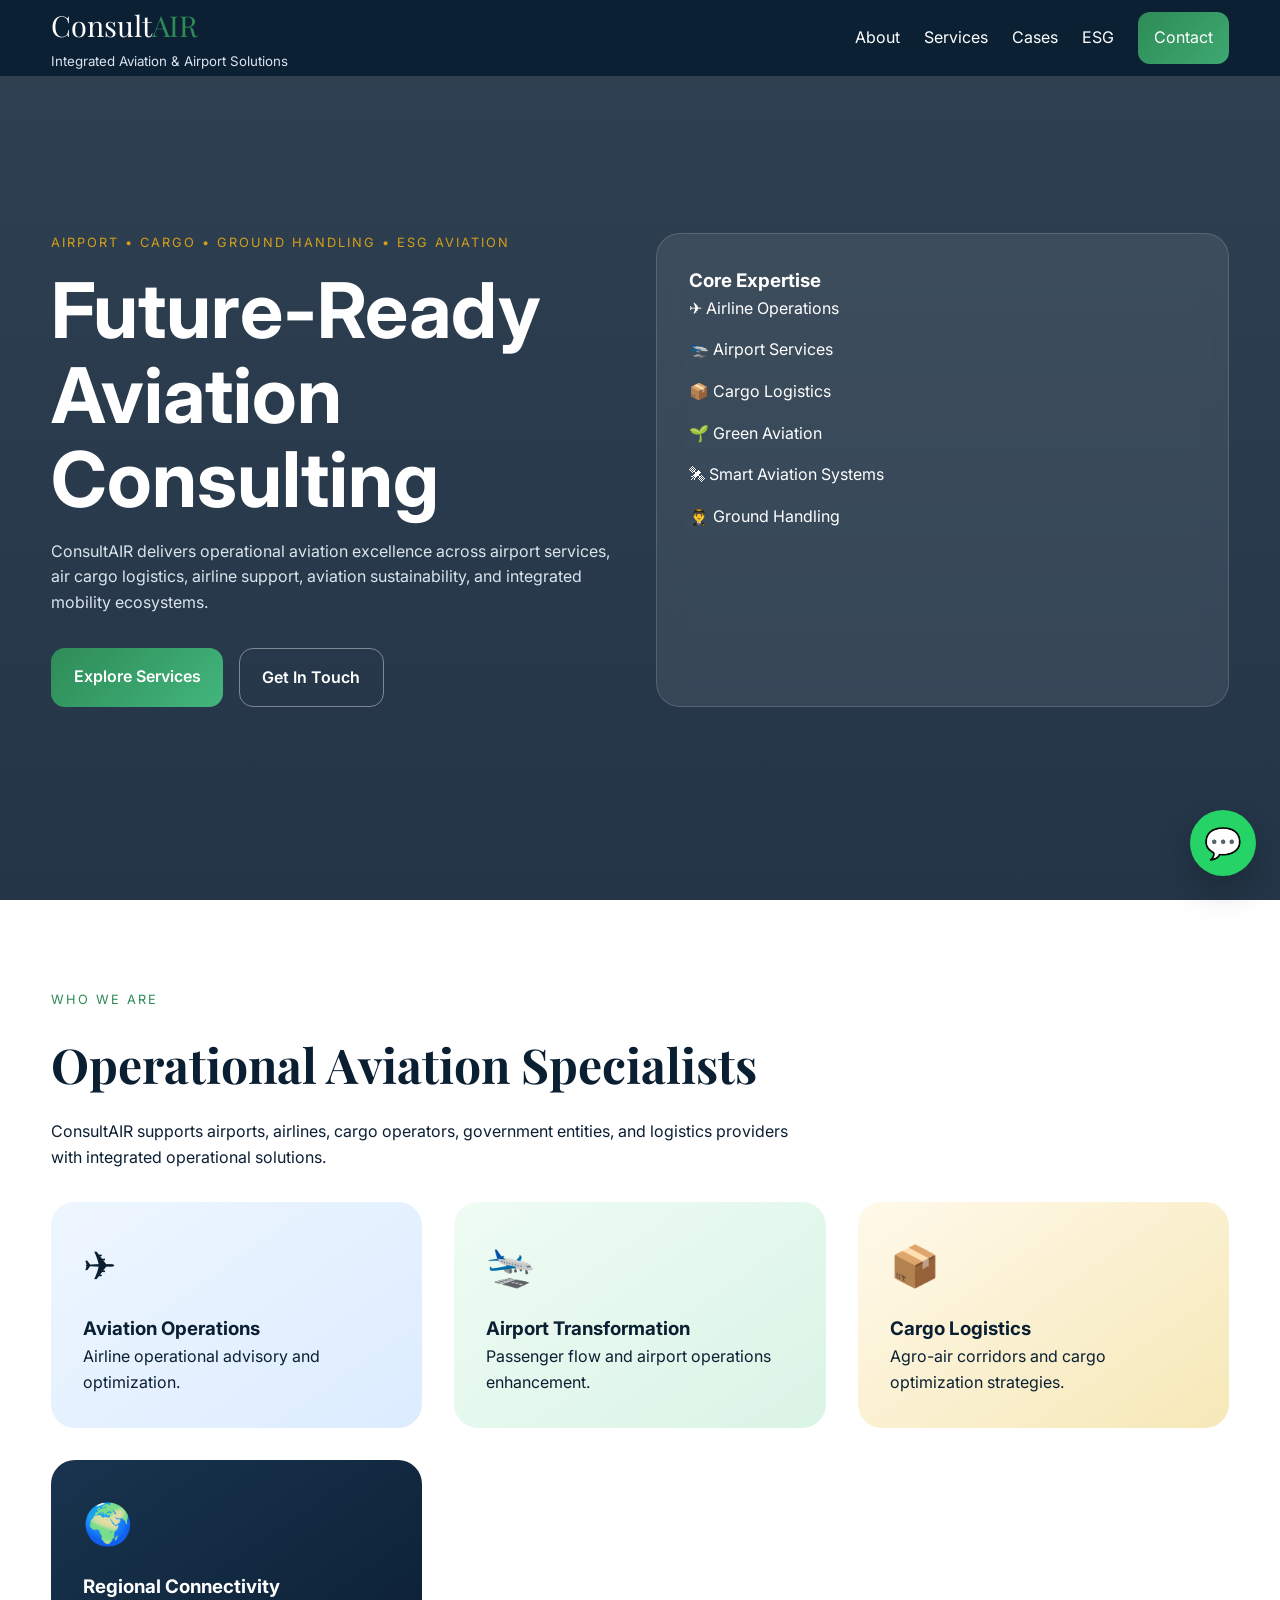
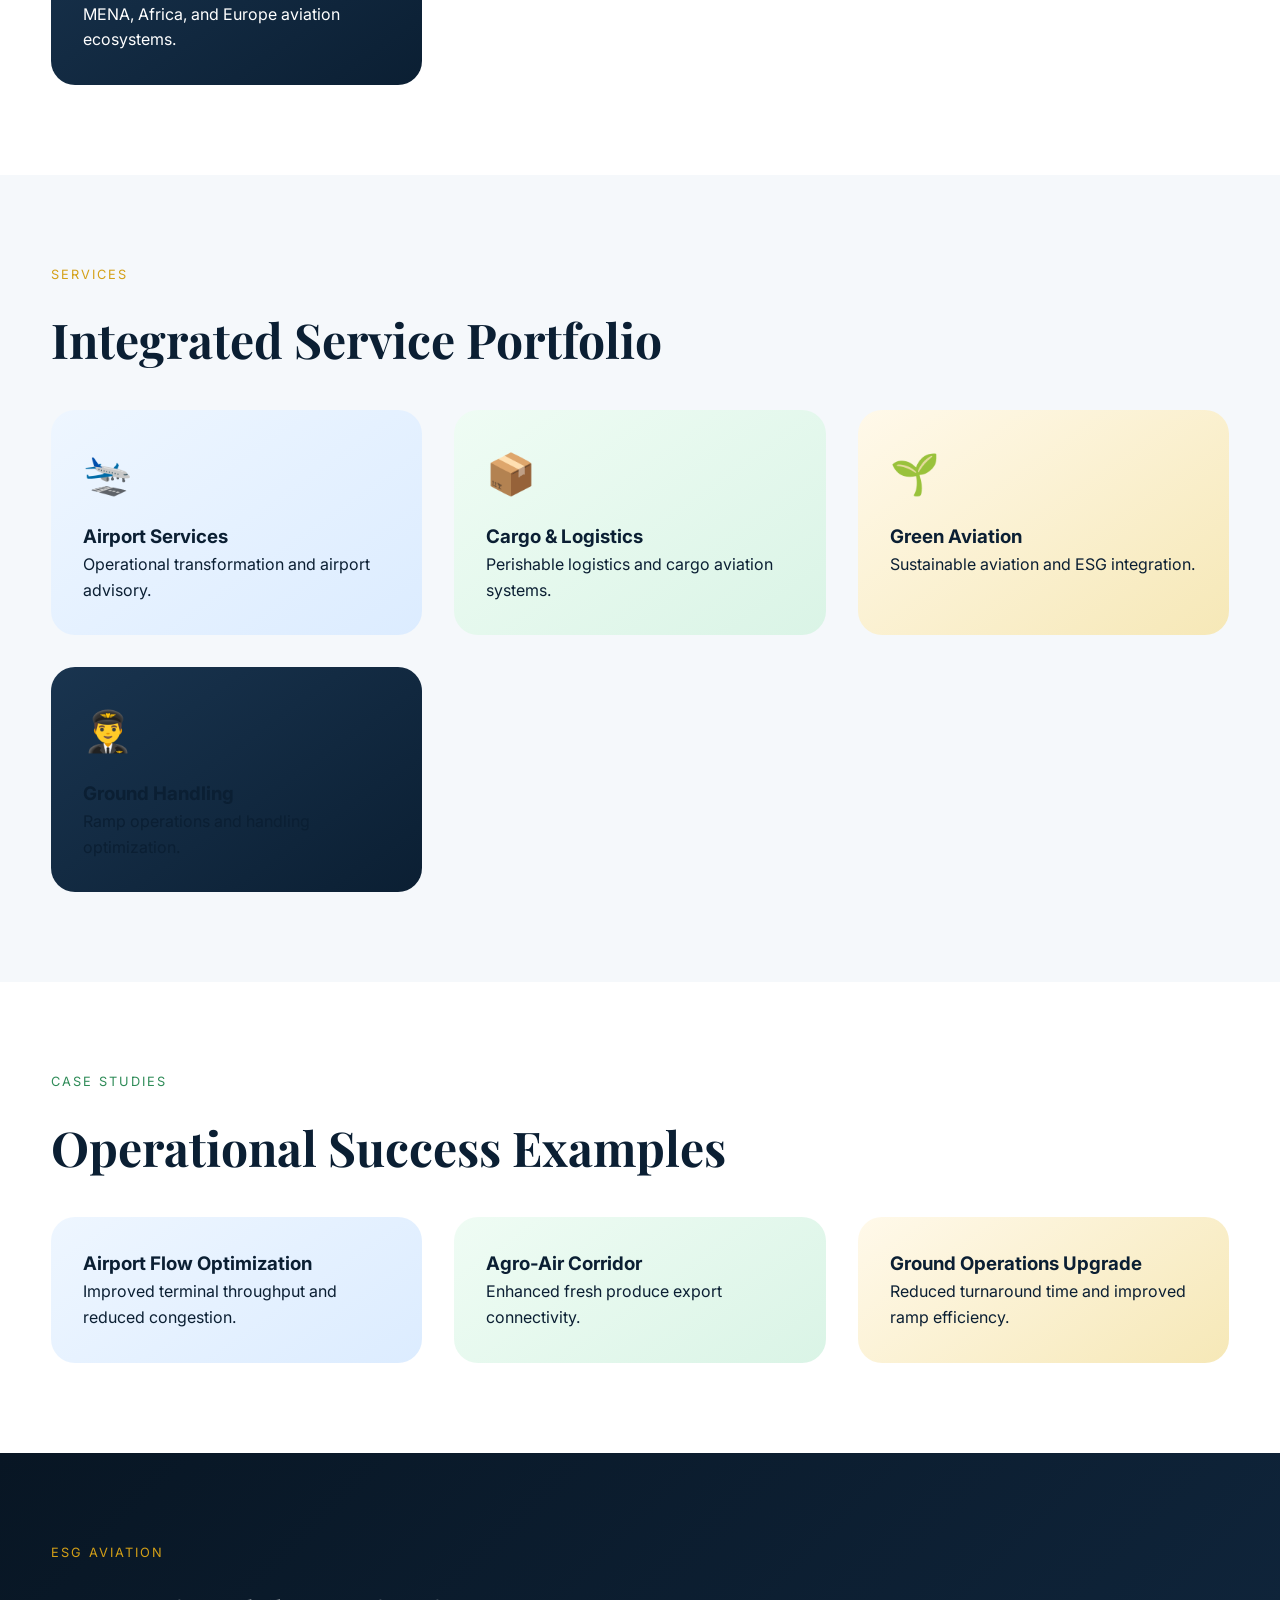
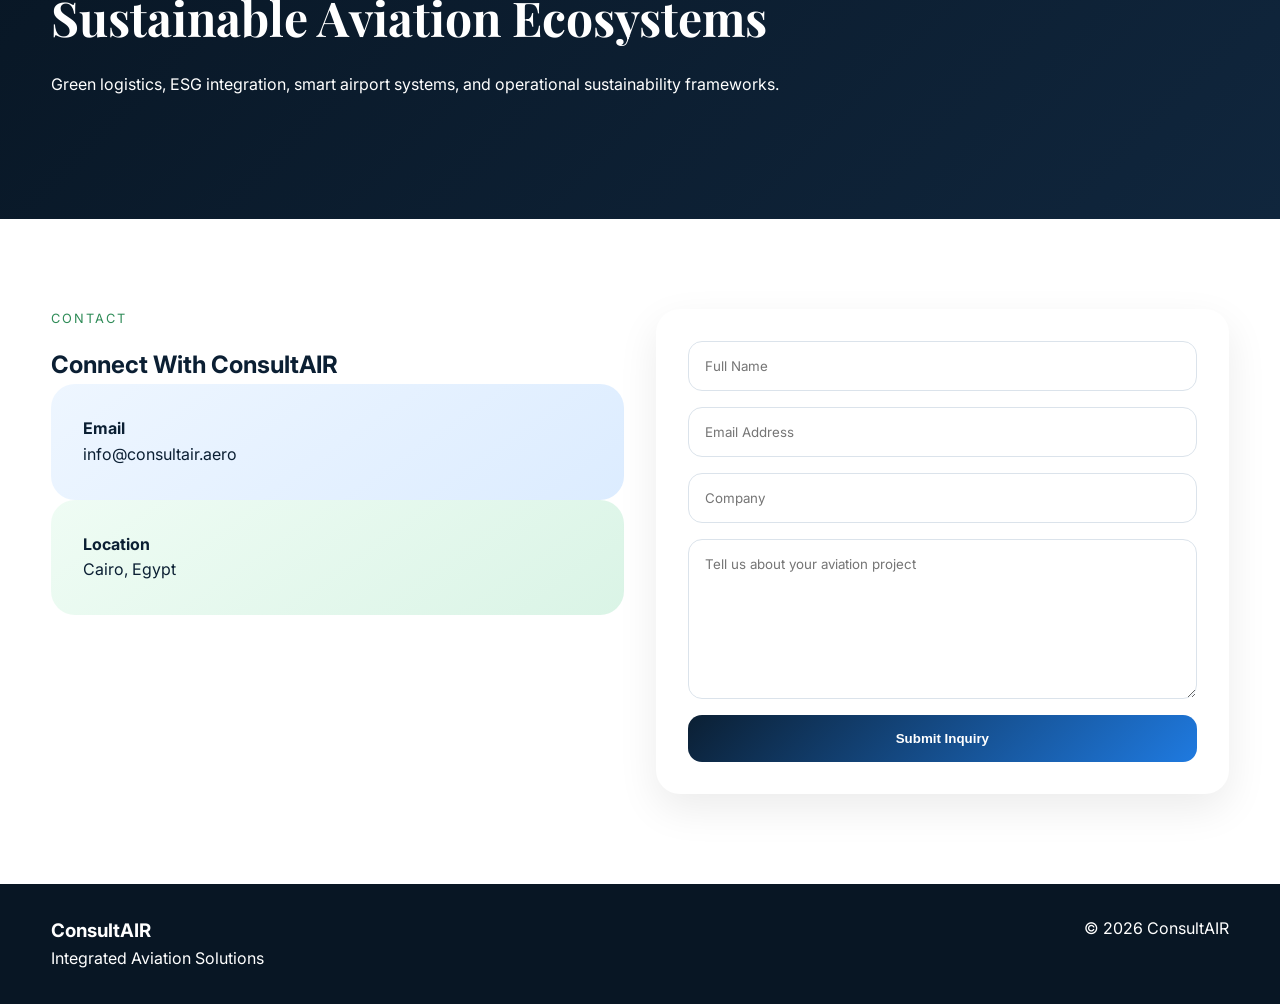
==== commit 5c7a8638: "Add files via upload" ====
--- a/index.html
+++ b/index.html
@@ -1,841 +1,281 @@
+
 <!DOCTYPE html>
 <html lang="en">
 <head>
 <meta charset="UTF-8">
 <meta name="viewport" content="width=device-width, initial-scale=1.0">
-<title>Air Consult — Aviation Consulting & Airline Management</title>
-<link href="https://fonts.googleapis.com/css2?family=Playfair+Display:wght@400;700;900&family=DM+Sans:wght@300;400;500;600&display=swap" rel="stylesheet">
-<style>
-*{margin:0;padding:0;box-sizing:border-box}
-:root{
-  --navy:#0A1628;--navy2:#0D2137;--blue:#1A6BAD;--light-blue:#2E8BC0;
-  --gold:#C9A84C;--gold-light:#F0D48A;--off-white:#F7F9FC;
-  --mid-grey:#8FA3B4;--dark-grey:#2D3748;--white:#fff;
-}
-html{scroll-behavior:smooth}
-body{font-family:'DM Sans',sans-serif;color:var(--dark-grey);background:#fff;line-height:1.6}
-
-/* NAV */
-nav{position:fixed;top:0;left:0;right:0;z-index:100;background:rgba(10,22,40,0.97);backdrop-filter:blur(8px);border-bottom:1px solid rgba(201,168,76,0.2)}
-.nav-inner{max-width:1200px;margin:0 auto;padding:0 2rem;display:flex;align-items:center;justify-content:space-between;height:64px}
-.logo{display:flex;align-items:center;gap:10px}
-.logo-text{font-family:'Playfair Display',serif;font-size:1.4rem;font-weight:700;color:#fff;letter-spacing:0.05em}
-.logo-text span{color:var(--gold)}
-.logo-tagline{font-size:0.65rem;color:var(--mid-grey);letter-spacing:0.12em;text-transform:uppercase;margin-top:1px}
-.nav-links{display:flex;align-items:center;gap:2rem}
-.nav-links a{color:rgba(255,255,255,0.75);text-decoration:none;font-size:0.88rem;font-weight:500;letter-spacing:0.03em;transition:color 0.2s}
-.nav-links a:hover{color:var(--gold)}
-.nav-cta{background:var(--gold);color:var(--navy)!important;padding:0.5rem 1.25rem;border-radius:4px;font-weight:600!important;transition:background 0.2s!important}
-.nav-cta:hover{background:var(--gold-light)!important;color:var(--navy)!important}
-
-/* HERO */
-.hero{min-height:100vh;background:var(--navy);display:flex;align-items:center;position:relative;overflow:hidden}
-.hero::before{content:'';position:absolute;left:0;top:0;width:38%;height:100%;background:var(--navy2)}
-.hero::after{content:'';position:absolute;left:38%;top:0;width:4px;height:100%;background:var(--gold)}
-.hero-inner{max-width:1200px;margin:0 auto;padding:0 2rem;display:grid;grid-template-columns:1.1fr 1fr;gap:4rem;align-items:center;position:relative;z-index:1;width:100%}
-.hero-content{padding-left:1rem}
-.hero-eyebrow{font-size:0.72rem;letter-spacing:0.18em;text-transform:uppercase;color:var(--gold);font-weight:600;margin-bottom:1.2rem}
-.hero-title{font-family:'Playfair Display',serif;font-size:4.2rem;font-weight:900;color:#fff;line-height:1.08;margin-bottom:1.5rem}
-.hero-title span{color:var(--gold)}
-.hero-subtitle{font-size:1.05rem;color:var(--mid-grey);line-height:1.7;margin-bottom:2.5rem;max-width:480px}
-.hero-actions{display:flex;gap:1rem;flex-wrap:wrap}
-.btn-primary{background:var(--gold);color:var(--navy);padding:0.85rem 2rem;border-radius:4px;font-weight:600;font-size:0.9rem;text-decoration:none;letter-spacing:0.03em;transition:background 0.2s}
-.btn-primary:hover{background:var(--gold-light)}
-.btn-outline{border:1.5px solid rgba(255,255,255,0.3);color:#fff;padding:0.85rem 2rem;border-radius:4px;font-weight:500;font-size:0.9rem;text-decoration:none;transition:border-color 0.2s}
-.btn-outline:hover{border-color:var(--gold);color:var(--gold)}
-.hero-stats{display:grid;grid-template-columns:repeat(3,1fr);gap:1.5rem;margin-top:3.5rem}
-.stat{border-top:1px solid rgba(201,168,76,0.3);padding-top:1rem}
-.stat-num{font-family:'Playfair Display',serif;font-size:2rem;font-weight:700;color:var(--gold);line-height:1}
-.stat-label{font-size:0.75rem;color:var(--mid-grey);margin-top:4px;letter-spacing:0.08em;text-transform:uppercase}
-.hero-right{position:relative;padding-left:2rem}
-.hero-card{background:rgba(255,255,255,0.04);border:1px solid rgba(255,255,255,0.08);border-radius:8px;padding:1.75rem;margin-bottom:1rem}
-.hero-card-label{font-size:0.68rem;letter-spacing:0.15em;text-transform:uppercase;color:var(--gold);font-weight:600;margin-bottom:0.75rem}
-.hero-card-items{display:flex;flex-direction:column;gap:0.5rem}
-.hero-card-item{display:flex;align-items:center;gap:0.75rem;font-size:0.9rem;color:rgba(255,255,255,0.8)}
-.hero-card-item::before{content:'';width:6px;height:6px;border-radius:50%;background:var(--gold);flex-shrink:0}
-
-/* SECTION STYLES */
-section{padding:5rem 2rem}
-.section-inner{max-width:1200px;margin:0 auto}
-.section-eyebrow{font-size:0.72rem;letter-spacing:0.18em;text-transform:uppercase;color:var(--gold);font-weight:600;margin-bottom:0.75rem}
-.section-title{font-family:'Playfair Display',serif;font-size:2.6rem;font-weight:700;color:var(--navy);line-height:1.2;margin-bottom:1rem}
-.section-sub{font-size:1rem;color:#5a6b7a;max-width:580px;line-height:1.7}
-.gold-rule{width:60px;height:3px;background:var(--gold);margin:1.5rem 0 2.5rem}
-
-/* ABOUT */
-.about-grid{display:grid;grid-template-columns:1fr 1fr;gap:4rem;align-items:center;margin-top:3rem}
-.about-text p{color:#5a6b7a;line-height:1.8;margin-bottom:1rem;font-size:0.97rem}
-.vm-cards{display:grid;gap:1rem;margin-top:2rem}
-.vm-card{padding:1.25rem 1.5rem;border-radius:6px;border-left:3px solid var(--gold)}
-.vm-card.vision{background:#EBF4FF;border-color:var(--blue)}
-.vm-card.mission{background:#FFFBF0;border-color:var(--gold)}
-.vm-card-label{font-size:0.68rem;letter-spacing:0.15em;text-transform:uppercase;font-weight:600;margin-bottom:0.4rem}
-.vm-card.vision .vm-card-label{color:var(--blue)}
-.vm-card.mission .vm-card-label{color:#996B1E}
-.vm-card p{font-size:0.88rem;color:var(--dark-grey);line-height:1.65}
-.pillars{display:grid;grid-template-columns:1fr 1fr;gap:1rem}
-.pillar{background:var(--navy);color:#fff;padding:1.5rem;border-radius:6px;position:relative;overflow:hidden}
-.pillar::before{content:'';position:absolute;top:0;left:0;right:0;height:3px;background:var(--gold)}
-.pillar-num{font-family:'Playfair Display',serif;font-size:2.5rem;font-weight:900;color:rgba(201,168,76,0.2);line-height:1;margin-bottom:0.5rem}
-.pillar-title{font-size:0.92rem;font-weight:600;color:#fff;margin-bottom:0.3rem}
-.pillar-desc{font-size:0.8rem;color:var(--mid-grey);line-height:1.5}
-
-/* SERVICES */
-.services-bg{background:var(--off-white)}
-.services-grid{display:grid;grid-template-columns:repeat(4,1fr);gap:1px;background:#E2E8F0;border:1px solid #E2E8F0;border-radius:8px;overflow:hidden;margin-top:3rem}
-.service-card{background:#fff;padding:1.75rem 1.5rem;transition:background 0.2s}
-.service-card:hover{background:#F0F7FF}
-.service-icon{width:40px;height:40px;background:var(--navy);border-radius:8px;display:flex;align-items:center;justify-content:center;margin-bottom:1rem;font-size:1.1rem;color:var(--gold)}
-.service-title{font-size:0.95rem;font-weight:600;color:var(--navy);margin-bottom:0.5rem;line-height:1.3}
-.service-items{list-style:none;display:flex;flex-direction:column;gap:0.3rem}
-.service-items li{font-size:0.78rem;color:#5a6b7a;padding-left:0.8rem;position:relative}
-.service-items li::before{content:'—';position:absolute;left:0;color:var(--gold);font-size:0.65rem}
-
-/* MARKETS */
-.markets-grid{display:grid;grid-template-columns:repeat(2,1fr);gap:1.5rem;margin-top:3rem}
-.market-card{border-radius:8px;overflow:hidden;border:1px solid #E2E8F0}
-.market-header{background:var(--navy);padding:1.25rem 1.5rem;display:flex;align-items:center;gap:1rem}
-.market-flag{width:36px;height:36px;border-radius:50%;background:var(--gold);display:flex;align-items:center;justify-content:center;font-size:1.1rem;font-weight:700;color:var(--navy)}
-.market-name{font-size:1rem;font-weight:600;color:#fff}
-.market-countries{font-size:0.78rem;color:var(--gold);margin-top:2px}
-.market-body{padding:1.25rem 1.5rem;background:#fff}
-.market-opp{font-size:0.85rem;color:#5a6b7a;line-height:1.65}
-
-/* CLIENTS */
-.clients-bg{background:var(--navy)}
-.clients-bg .section-title{color:#fff}
-.clients-bg .gold-rule{background:var(--gold)}
-.clients-grid{display:grid;grid-template-columns:repeat(3,1fr);gap:1.5rem;margin-top:3rem}
-.client-card{background:rgba(255,255,255,0.05);border:1px solid rgba(255,255,255,0.08);border-radius:8px;padding:1.5rem;border-top:3px solid var(--gold)}
-.client-type{font-size:1rem;font-weight:600;color:var(--gold);margin-bottom:1rem}
-.client-items{list-style:none;display:flex;flex-direction:column;gap:0.4rem}
-.client-items li{font-size:0.83rem;color:rgba(255,255,255,0.75);padding-left:0.9rem;position:relative}
-.client-items li::before{content:'—';position:absolute;left:0;color:var(--gold);font-size:0.7rem}
-
-/* BUDGET */
-.budget-grid{display:grid;grid-template-columns:1fr 1fr;gap:2rem;margin-top:3rem}
-.budget-card{border-radius:8px;overflow:hidden;border:1px solid #E2E8F0}
-.budget-card-header{padding:1.25rem 1.5rem;font-size:0.85rem;font-weight:600;letter-spacing:0.05em;text-transform:uppercase}
-.budget-card.setup .budget-card-header{background:var(--blue);color:#fff}
-.budget-card.opex .budget-card-header{background:var(--navy);color:var(--gold)}
-.budget-rows{background:#fff}
-.budget-row{display:flex;justify-content:space-between;align-items:center;padding:0.85rem 1.5rem;border-bottom:1px solid #F0F4F8;font-size:0.85rem}
-.budget-row:nth-child(even){background:var(--off-white)}
-.budget-row:last-child{border-bottom:none;font-weight:600;background:var(--navy);color:#fff;padding:1rem 1.5rem}
-.budget-row:last-child .budget-cost{color:var(--gold)}
-.budget-label{color:var(--dark-grey)}
-.budget-row:last-child .budget-label{color:#fff}
-.budget-cost{color:var(--blue);font-weight:500}
-
-/* COMPETITIVE */
-.comp-bg{background:var(--off-white)}
-.comp-grid{display:grid;grid-template-columns:1fr 1fr;gap:2rem;margin-top:3rem}
-.comp-table{background:#fff;border-radius:8px;overflow:hidden;border:1px solid #E2E8F0}
-.comp-table-header{background:var(--navy);padding:1rem 1.5rem;font-size:0.85rem;font-weight:600;color:var(--gold);letter-spacing:0.05em;text-transform:uppercase}
-.comp-row{display:grid;grid-template-columns:1fr 1fr;border-bottom:1px solid #F0F4F8;font-size:0.83rem}
-.comp-row:nth-child(even){background:var(--off-white)}
-.comp-row div{padding:0.85rem 1rem}
-.comp-row div:first-child{font-weight:500;color:var(--navy)}
-.comp-row div:last-child{color:#5a6b7a}
-.advantages{display:flex;flex-direction:column;gap:1rem}
-.adv-item{display:flex;gap:1rem;align-items:flex-start;background:#fff;padding:1.25rem;border-radius:8px;border:1px solid #E2E8F0}
-.adv-num{font-family:'Playfair Display',serif;font-size:1.5rem;font-weight:700;color:var(--gold);line-height:1;flex-shrink:0;min-width:24px}
-.adv-content h4{font-size:0.88rem;font-weight:600;color:var(--navy);margin-bottom:0.25rem}
-.adv-content p{font-size:0.8rem;color:#5a6b7a;line-height:1.55}
-
-/* TIMELINE */
-.timeline{margin-top:3rem;display:flex;flex-direction:column;gap:0}
-.timeline-item{display:grid;grid-template-columns:120px 40px 1fr;gap:1.5rem;align-items:flex-start}
-.timeline-time{text-align:right;padding-top:0.5rem}
-.timeline-badge{font-size:0.75rem;font-weight:600;color:var(--navy);background:var(--gold-light);padding:0.25rem 0.6rem;border-radius:20px;display:inline-block}
-.timeline-connector{display:flex;flex-direction:column;align-items:center;gap:0}
-.timeline-dot{width:14px;height:14px;border-radius:50%;background:var(--gold);flex-shrink:0;margin-top:0.45rem}
-.timeline-line{width:2px;background:#E2E8F0;flex:1;min-height:40px}
-.timeline-item:last-child .timeline-line{display:none}
-.timeline-content{padding-bottom:2.5rem}
-.timeline-phase{font-size:0.68rem;letter-spacing:0.15em;text-transform:uppercase;color:var(--blue);font-weight:600;margin-bottom:0.25rem}
-.timeline-title{font-size:1.1rem;font-weight:600;color:var(--navy);margin-bottom:0.5rem}
-.timeline-items{list-style:none;display:flex;flex-direction:column;gap:0.3rem}
-.timeline-items li{font-size:0.83rem;color:#5a6b7a;padding-left:1rem;position:relative}
-.timeline-items li::before{content:'→';position:absolute;left:0;color:var(--gold);font-size:0.7rem;top:2px}
-
-/* 60-DAY WEEK 1 */
-.week1-grid{display:grid;grid-template-columns:1fr;gap:1rem;margin-top:3rem}
-.week1-day{display:grid;grid-template-columns:120px 1fr;gap:1.5rem;background:#fff;border:1px solid #E2E8F0;border-radius:8px;overflow:hidden}
-.week1-day-label{background:var(--navy);padding:1.25rem;display:flex;flex-direction:column;justify-content:center}
-.day-num{font-size:0.7rem;letter-spacing:0.15em;text-transform:uppercase;color:var(--gold);font-weight:600}
-.day-title{font-size:0.92rem;font-weight:600;color:#fff;margin-top:0.25rem;line-height:1.3}
-.week1-day-tasks{padding:1.25rem 1.5rem}
-.task-items{list-style:none;display:flex;flex-direction:column;gap:0.35rem}
-.task-items li{font-size:0.83rem;color:var(--dark-grey);padding-left:1.2rem;position:relative;line-height:1.5}
-.task-items li::before{content:'☐';position:absolute;left:0;color:var(--blue);font-size:0.75rem}
-
-/* CTA */
-.cta-section{background:var(--navy);text-align:center;padding:6rem 2rem}
-.cta-section .section-title{color:#fff;font-size:2.8rem}
-.cta-section .section-sub{color:var(--mid-grey);margin:0 auto;max-width:560px;font-size:1rem}
-.cta-section .gold-rule{margin:1.5rem auto 2.5rem}
-.cta-actions{display:flex;gap:1rem;justify-content:center;margin-top:2rem;flex-wrap:wrap}
-
-/* CONTACT */
-.contact-grid{display:grid;grid-template-columns:1fr 1fr;gap:3rem;margin-top:3rem}
-.contact-info h3{font-size:1.1rem;font-weight:600;color:var(--navy);margin-bottom:1.5rem}
-.contact-items{display:flex;flex-direction:column;gap:1rem}
-.contact-item{display:flex;gap:1rem;align-items:flex-start}
-.contact-icon{width:36px;height:36px;border-radius:6px;background:var(--navy);display:flex;align-items:center;justify-content:center;color:var(--gold);font-size:0.9rem;flex-shrink:0}
-.contact-detail strong{display:block;font-size:0.83rem;color:var(--navy);font-weight:600}
-.contact-detail span{font-size:0.83rem;color:#5a6b7a}
-.contact-form{background:var(--off-white);padding:2rem;border-radius:8px}
-.form-group{margin-bottom:1.25rem}
-.form-group label{display:block;font-size:0.8rem;font-weight:600;color:var(--navy);margin-bottom:0.4rem;letter-spacing:0.03em}
-.form-group input,.form-group select,.form-group textarea{width:100%;padding:0.75rem 1rem;border:1.5px solid #D0DAE4;border-radius:6px;font-size:0.88rem;font-family:'DM Sans',sans-serif;color:var(--dark-grey);background:#fff;outline:none;transition:border-color 0.2s}
-.form-group input:focus,.form-group select:focus,.form-group textarea:focus{border-color:var(--blue)}
-.form-group textarea{resize:vertical;min-height:100px}
-.form-submit{width:100%;background:var(--navy);color:#fff;border:none;padding:0.9rem;border-radius:6px;font-size:0.9rem;font-weight:600;font-family:'DM Sans',sans-serif;cursor:pointer;letter-spacing:0.03em;transition:background 0.2s}
-.form-submit:hover{background:var(--blue)}
-
-/* FOOTER */
-footer{background:var(--navy2);border-top:1px solid rgba(201,168,76,0.2);padding:2.5rem 2rem}
-.footer-inner{max-width:1200px;margin:0 auto;display:flex;justify-content:space-between;align-items:center;flex-wrap:wrap;gap:1rem}
-.footer-brand{font-family:'Playfair Display',serif;font-size:1.1rem;color:#fff;font-weight:700}
-.footer-brand span{color:var(--gold)}
-.footer-copy{font-size:0.78rem;color:var(--mid-grey)}
-.footer-links{display:flex;gap:1.5rem}
-.footer-links a{font-size:0.78rem;color:var(--mid-grey);text-decoration:none;transition:color 0.2s}
-.footer-links a:hover{color:var(--gold)}
-
-/* SCROLL REVEAL */
-.reveal{opacity:0;transform:translateY(24px);transition:opacity 0.6s ease,transform 0.6s ease}
-.reveal.visible{opacity:1;transform:none}
-</style>
+<title>ConsultAIR | Premium Aviation Solutions</title>
+
+<meta name="description" content="Premium aviation consulting and airport operational solutions across MENA, Africa, and Europe.">
+
+<link rel="manifest" href="manifest.json">
+<link rel="stylesheet" href="css/style.css">
+
+<link rel="preconnect" href="https://fonts.googleapis.com">
+<link rel="preconnect" href="https://fonts.gstatic.com" crossorigin>
+
+<link href="https://fonts.googleapis.com/css2?family=Playfair+Display:wght@600;700&family=Inter:wght@300;400;500;600;700&display=swap" rel="stylesheet">
 </head>
+
 <body>
 
-<!-- NAV -->
-<nav>
-  <div class="nav-inner">
-    <div class="logo">
-      <div>
-        <div class="logo-text">AIR<span>CONSULT</span></div>
-        <div class="logo-tagline">Aviation Consulting & Management</div>
-      </div>
-    </div>
-    <div class="nav-links">
-      <a href="#about">About</a>
-      <a href="#services">Services</a>
-      <a href="#markets">Markets</a>
-      <a href="#clients">Clients</a>
-      <a href="#roadmap">Roadmap</a>
-      <a href="#contact" class="nav-cta">Contact Us</a>
-    </div>
-  </div>
+<header class="navbar">
+<div class="container nav-wrapper">
+
+<div class="brand">
+<div class="brand-main">Consult<span>AIR</span></div>
+<small>Integrated Aviation & Airport Solutions</small>
+</div>
+
+<button class="menu-toggle" id="menuToggle">☰</button>
+
+<nav class="nav-links" id="navLinks">
+<a href="#about">About</a>
+<a href="#services">Services</a>
+<a href="#cases">Cases</a>
+<a href="#esg">ESG</a>
+<a href="#contact" class="btn-nav">Contact</a>
 </nav>
 
-<!-- HERO -->
-<section class="hero" id="home">
-  <div class="hero-inner">
-    <div class="hero-content">
-      <div class="hero-eyebrow">Aviation Consulting & Airline Management — Cairo, Egypt</div>
-      <h1 class="hero-title">Built for<br>Aviation.<br><span>Built for MENA.</span></h1>
-      <p class="hero-subtitle">Air Consult is a specialized aviation consultancy focused on airline setup, cargo operations, and operational management across the Middle East, North Africa, and Europe.</p>
-      <div class="hero-actions">
-        <a href="#services" class="btn-primary">Explore Services</a>
-        <a href="#contact" class="btn-outline">Get In Touch</a>
-      </div>
-      <div class="hero-stats">
-        <div class="stat">
-          <div class="stat-num">8+</div>
-          <div class="stat-label">Service Lines</div>
-        </div>
-        <div class="stat">
-          <div class="stat-num">MENA</div>
-          <div class="stat-label">Primary Focus</div>
-        </div>
-        <div class="stat">
-          <div class="stat-num">60</div>
-          <div class="stat-label">Day Launch Plan</div>
-        </div>
-      </div>
-    </div>
-    <div class="hero-right">
-      <div class="hero-card">
-        <div class="hero-card-label">Core Expertise</div>
-        <div class="hero-card-items">
-          <div class="hero-card-item">AOC & Airline Certification</div>
-          <div class="hero-card-item">Cargo Aviation Strategy</div>
-          <div class="hero-card-item">Airline Operational Management</div>
-          <div class="hero-card-item">Fleet & Technical Advisory</div>
-        </div>
-      </div>
-      <div class="hero-card">
-        <div class="hero-card-label">Operating Regions</div>
-        <div class="hero-card-items">
-          <div class="hero-card-item">Egypt & North Africa</div>
-          <div class="hero-card-item">Gulf / GCC Countries</div>
-          <div class="hero-card-item">Levant & Iraq</div>
-          <div class="hero-card-item">Europe — MENA Corridor</div>
-        </div>
-      </div>
-    </div>
-  </div>
-</section>
-
-<!-- ABOUT -->
-<section id="about">
-  <div class="section-inner">
-    <div class="reveal">
-      <div class="section-eyebrow">Who We Are</div>
-      <h2 class="section-title">Practical Aviation Specialists.<br>Not Theorists.</h2>
-      <div class="gold-rule"></div>
-    </div>
-    <div class="about-grid">
-      <div class="about-text reveal">
-        <p>Air Consult is a specialized aviation consultancy and operational management company focused on supporting aviation projects across the Middle East, North Africa, and Europe. We are operational people who actually build and run airlines — not consultants with PowerPoint strategies.</p>
-        <p>Founded in Cairo, Egypt, Air Consult combines deep regulatory knowledge, practical airline management capability, and cargo aviation expertise with established regional relationships across MENA and Europe.</p>
-        <div class="vm-cards">
-          <div class="vm-card vision">
-            <div class="vm-card-label">Vision</div>
-            <p>To become one of the leading aviation consultancy and airline management firms connecting Europe, the Middle East, and Africa through practical aviation solutions and operational excellence.</p>
-          </div>
-          <div class="vm-card mission">
-            <div class="vm-card-label">Mission</div>
-            <p>To provide airlines, investors, governments, and aviation stakeholders with turnkey aviation solutions — from airline setup and certification to operational management and strategic growth.</p>
-          </div>
-        </div>
-      </div>
-      <div class="pillars reveal">
-        <div class="pillar">
-          <div class="pillar-num">01</div>
-          <div class="pillar-title">Operational Experience</div>
-          <div class="pillar-desc">We have built and operated airlines. Our advice comes from the cockpit, not the boardroom.</div>
-        </div>
-        <div class="pillar">
-          <div class="pillar-num">02</div>
-          <div class="pillar-title">MENA + Europe Connectivity</div>
-          <div class="pillar-desc">Uniquely positioned at the intersection of Europe and MENA — invaluable for cargo and ACMI.</div>
-        </div>
-        <div class="pillar">
-          <div class="pillar-num">03</div>
-          <div class="pillar-title">Cargo Aviation Specialty</div>
-          <div class="pillar-desc">Deep expertise in cargo — a significantly underserved niche in the MENA region.</div>
-        </div>
-        <div class="pillar">
-          <div class="pillar-num">04</div>
-          <div class="pillar-title">Fast Execution</div>
-          <div class="pillar-desc">Most aviation consultancies move slowly. Air Consult is built for speed and results.</div>
-        </div>
-      </div>
-    </div>
-  </div>
-</section>
-
-<!-- SERVICES -->
-<section class="services-bg" id="services">
-  <div class="section-inner">
-    <div class="reveal">
-      <div class="section-eyebrow">What We Offer</div>
-      <h2 class="section-title">Eight Service Lines.<br>One Aviation Partner.</h2>
-      <div class="gold-rule"></div>
-      <p class="section-sub">From airline certification to cargo hub development, Air Consult provides end-to-end aviation solutions across the full operational spectrum.</p>
-    </div>
-    <div class="services-grid reveal">
-      <div class="service-card">
-        <div class="service-icon">✈</div>
-        <div class="service-title">AOC & Airline Setup</div>
-        <ul class="service-items">
-          <li>Full AOC regulatory support</li>
-          <li>Manual development & SMS</li>
-          <li>Postholder recruitment</li>
-          <li>IOSA / EASA compliance</li>
-          <li>OCC implementation</li>
-        </ul>
-      </div>
-      <div class="service-card">
-        <div class="service-icon">⚙</div>
-        <div class="service-title">Airline Management</div>
-        <ul class="service-items">
-          <li>Full & interim management</li>
-          <li>Commercial optimization</li>
-          <li>Revenue & cost management</li>
-          <li>Network & route planning</li>
-          <li>ACMI strategy</li>
-        </ul>
-      </div>
-      <div class="service-card">
-        <div class="service-icon">📦</div>
-        <div class="service-title">Cargo Consulting</div>
-        <ul class="service-items">
-          <li>Cargo hub development</li>
-          <li>Route & network planning</li>
-          <li>GSSA representation</li>
-          <li>ULD management systems</li>
-          <li>Cargo profitability studies</li>
-        </ul>
-      </div>
-      <div class="service-card">
-        <div class="service-icon">🔧</div>
-        <div class="service-title">Technical & Fleet</div>
-        <ul class="service-items">
-          <li>Aircraft sourcing</li>
-          <li>Lease negotiations</li>
-          <li>CAMO setup</li>
-          <li>MRO partnerships</li>
-          <li>Pre-purchase inspections</li>
-        </ul>
-      </div>
-      <div class="service-card">
-        <div class="service-icon">🛬</div>
-        <div class="service-title">Ground Handling</div>
-        <ul class="service-items">
-          <li>Ground handling setup</li>
-          <li>Self-handling implementation</li>
-          <li>Ramp operations</li>
-          <li>SOP development</li>
-          <li>SLA negotiation</li>
-        </ul>
-      </div>
-      <div class="service-card">
-        <div class="service-icon">🍽</div>
-        <div class="service-title">Catering & Hospitality</div>
-        <ul class="service-items">
-          <li>Catering setup</li>
-          <li>Supplier sourcing</li>
-          <li>Inflight service concepts</li>
-          <li>VIP aviation catering</li>
-          <li>Lounge consulting</li>
-        </ul>
-      </div>
-      <div class="service-card">
-        <div class="service-icon">📊</div>
-        <div class="service-title">Investment Advisory</div>
-        <ul class="service-items">
-          <li>Feasibility studies</li>
-          <li>Financial modeling</li>
-          <li>Due diligence</li>
-          <li>M&A advisory</li>
-          <li>Turnaround strategy</li>
-        </ul>
-      </div>
-      <div class="service-card">
-        <div class="service-icon">👥</div>
-        <div class="service-title">Training & Human Capital</div>
-        <ul class="service-items">
-          <li>Aviation recruitment</li>
-          <li>Postholder sourcing</li>
-          <li>Training programs</li>
-          <li>HR structure setup</li>
-          <li>Leadership development</li>
-        </ul>
-      </div>
-    </div>
-  </div>
-</section>
-
-<!-- MARKETS -->
-<section id="markets">
-  <div class="section-inner">
-    <div class="reveal">
-      <div class="section-eyebrow">Where We Operate</div>
-      <h2 class="section-title">Strategic Presence Across<br>MENA & Europe</h2>
-      <div class="gold-rule"></div>
-    </div>
-    <div class="markets-grid reveal">
-      <div class="market-card">
-        <div class="market-header">
-          <div class="market-flag">EG</div>
-          <div>
-            <div class="market-name">Egypt & North Africa</div>
-            <div class="market-countries">Egypt · Libya · Algeria · Tunisia</div>
-          </div>
-        </div>
-        <div class="market-body">
-          <p class="market-opp">Home base and primary market. Cairo serves as the gateway between Africa, the Middle East, and Europe. Strong demand for AOC consulting, cargo hub development, and airline startup advisory.</p>
-        </div>
-      </div>
-      <div class="market-card">
-        <div class="market-header">
-          <div class="market-flag">GCC</div>
-          <div>
-            <div class="market-name">Gulf / GCC Countries</div>
-            <div class="market-countries">UAE · Saudi Arabia · Kuwait · Qatar</div>
-          </div>
-        </div>
-        <div class="market-body">
-          <p class="market-opp">The most active aviation investment region globally. Air Consult targets airline management contracts, cargo strategy, fleet advisory, and aviation investment advisory for Gulf-based operators and investors.</p>
-        </div>
-      </div>
-      <div class="market-card">
-        <div class="market-header">
-          <div class="market-flag">IQ</div>
-          <div>
-            <div class="market-name">Levant & Iraq</div>
-            <div class="market-countries">Iraq · Kurdistan · Jordan</div>
-          </div>
-        </div>
-        <div class="market-body">
-          <p class="market-opp">Rapidly developing aviation markets with significant demand for airline startup support, regulatory guidance, and operational management. Iraq and Kurdistan represent a substantial growth opportunity.</p>
-        </div>
-      </div>
-      <div class="market-card">
-        <div class="market-header">
-          <div class="market-flag">EU</div>
-          <div>
-            <div class="market-name">Europe</div>
-            <div class="market-countries">Netherlands · Belgium · Eastern Europe</div>
-          </div>
-        </div>
-        <div class="market-body">
-          <p class="market-opp">Strategic secondary market for ACMI operations, cargo connectivity, and EU-MENA aviation links. The Netherlands presence enables access to European aviation clients and authority relationships.</p>
-        </div>
-      </div>
-    </div>
-  </div>
-</section>
-
-<!-- CLIENTS -->
-<section class="clients-bg" id="clients">
-  <div class="section-inner">
-    <div class="reveal">
-      <div class="section-eyebrow" style="color:var(--gold)">Who We Serve</div>
-      <h2 class="section-title" style="color:#fff">Our Target Clients</h2>
-      <div class="gold-rule"></div>
-    </div>
-    <div class="clients-grid reveal">
-      <div class="client-card">
-        <div class="client-type">Airlines</div>
-        <ul class="client-items">
-          <li>Startup airlines</li>
-          <li>Cargo airlines</li>
-          <li>Regional airlines</li>
-          <li>ACMI & charter operators</li>
-        </ul>
-      </div>
-      <div class="client-card">
-        <div class="client-type">Investors & Finance</div>
-        <ul class="client-items">
-          <li>Aviation investors</li>
-          <li>Family offices</li>
-          <li>Government-backed investment groups</li>
-          <li>Infrastructure investors</li>
-        </ul>
-      </div>
-      <div class="client-card">
-        <div class="client-type">Governments & Authorities</div>
-        <ul class="client-items">
-          <li>Civil Aviation Authorities</li>
-          <li>Airport authorities</li>
-          <li>Ministries of Transport</li>
-        </ul>
-      </div>
-      <div class="client-card">
-        <div class="client-type">Airports</div>
-        <ul class="client-items">
-          <li>Secondary airports</li>
-          <li>Cargo airports</li>
-          <li>Emerging airport projects</li>
-        </ul>
-      </div>
-      <div class="client-card">
-        <div class="client-type">Freight & Logistics</div>
-        <ul class="client-items">
-          <li>Freight forwarders</li>
-          <li>Integrators</li>
-          <li>Cargo brokers</li>
-          <li>E-commerce logistics companies</li>
-        </ul>
-      </div>
-      <div class="client-card">
-        <div class="client-type">Aviation Providers</div>
-        <ul class="client-items">
-          <li>Ground handlers</li>
-          <li>MRO companies</li>
-          <li>Catering operators</li>
-          <li>Logistics companies</li>
-        </ul>
-      </div>
-    </div>
-  </div>
-</section>
-
-<!-- BUDGET -->
-<section id="budget">
-  <div class="section-inner">
-    <div class="reveal">
-      <div class="section-eyebrow">Investment Required</div>
-      <h2 class="section-title">Launch Budget Overview</h2>
-      <div class="gold-rule"></div>
-    </div>
-    <div class="budget-grid reveal">
-      <div class="budget-card setup">
-        <div class="budget-card-header">Initial Setup Costs (One-Time)</div>
-        <div class="budget-rows">
-          <div class="budget-row"><span class="budget-label">Company registration & legal</span><span class="budget-cost">USD 10K – 25K</span></div>
-          <div class="budget-row"><span class="budget-label">Branding & website</span><span class="budget-cost">USD 8K – 20K</span></div>
-          <div class="budget-row"><span class="budget-label">Office & infrastructure</span><span class="budget-cost">USD 10K – 25K</span></div>
-          <div class="budget-row"><span class="budget-label">Marketing & travel</span><span class="budget-cost">USD 10K – 20K</span></div>
-          <div class="budget-row"><span class="budget-label">Advisors & consultants</span><span class="budget-cost">USD 10K – 35K</span></div>
-          <div class="budget-row"><span class="budget-label">Total Setup Estimate</span><span class="budget-cost">USD 68K – 125K</span></div>
-        </div>
-      </div>
-      <div class="budget-card opex">
-        <div class="budget-card-header">Monthly Operating Costs (OPEX)</div>
-        <div class="budget-rows">
-          <div class="budget-row"><span class="budget-label">Salaries — core team</span><span class="budget-cost">USD 15K – 40K</span></div>
-          <div class="budget-row"><span class="budget-label">Office rent — Cairo</span><span class="budget-cost">USD 2K – 6K</span></div>
-          <div class="budget-row"><span class="budget-label">Marketing & digital</span><span class="budget-cost">USD 2K – 8K</span></div>
-          <div class="budget-row"><span class="budget-label">Travel & client development</span><span class="budget-cost">USD 3K – 10K</span></div>
-          <div class="budget-row"><span class="budget-label">External advisors</span><span class="budget-cost">USD 5K – 15K</span></div>
-          <div class="budget-row"><span class="budget-label">Total Monthly OPEX</span><span class="budget-cost">USD 27K – 79K/mo</span></div>
-        </div>
-      </div>
-    </div>
-  </div>
-</section>
-
-<!-- COMPETITIVE -->
-<section class="comp-bg" id="competitive">
-  <div class="section-inner">
-    <div class="reveal">
-      <div class="section-eyebrow">Market Position</div>
-      <h2 class="section-title">Competitive Analysis</h2>
-      <div class="gold-rule"></div>
-    </div>
-    <div class="comp-grid reveal">
-      <div>
-        <div class="comp-table">
-          <div class="comp-table-header">Competitor Landscape</div>
-          <div class="comp-row">
-            <div>Global Firms (Oliver Wyman, IBA)</div>
-            <div>High cost, slow, no MENA ground presence</div>
-          </div>
-          <div class="comp-row">
-            <div>European Boutiques</div>
-            <div>No regional relationships, expensive rates</div>
-          </div>
-          <div class="comp-row">
-            <div>UAE-Based Consultants</div>
-            <div>Limited cargo specialty, smaller network</div>
-          </div>
-          <div class="comp-row">
-            <div>Independent Ex-Executives</div>
-            <div>No structured offer, no company backing</div>
-          </div>
-          <div class="comp-row">
-            <div>Local Regulatory Advisors</div>
-            <div>Limited scope, no commercial capability</div>
-          </div>
-        </div>
-      </div>
-      <div class="advantages">
-        <div class="adv-item">
-          <div class="adv-num">01</div>
-          <div class="adv-content">
-            <h4>Practitioners, Not Theorists</h4>
-            <p>We have operated airlines. Our advice is grounded in real execution, not academic frameworks.</p>
-          </div>
-        </div>
-        <div class="adv-item">
-          <div class="adv-num">02</div>
-          <div class="adv-content">
-            <h4>MENA + Europe Bridge</h4>
-            <p>Unique positioning at the Europe–MENA intersection, especially for cargo and ACMI connectivity.</p>
-          </div>
-        </div>
-        <div class="adv-item">
-          <div class="adv-num">03</div>
-          <div class="adv-content">
-            <h4>Cargo Aviation Niche</h4>
-            <p>Specialized cargo expertise — a significantly underserved segment across the MENA region.</p>
-          </div>
-        </div>
-        <div class="adv-item">
-          <div class="adv-num">04</div>
-          <div class="adv-content">
-            <h4>Speed and Execution</h4>
-            <p>Air Consult is built to move fast — faster than European consultancies, with local knowledge.</p>
-          </div>
-        </div>
-      </div>
-    </div>
-  </div>
-</section>
-
-<!-- ROADMAP -->
-<section id="roadmap">
-  <div class="section-inner">
-    <div class="reveal">
-      <div class="section-eyebrow">Growth Plan</div>
-      <h2 class="section-title">3-Phase Expansion Roadmap</h2>
-      <div class="gold-rule"></div>
-    </div>
-    <div class="timeline reveal">
-      <div class="timeline-item">
-        <div class="timeline-time"><span class="timeline-badge">0–6 Months</span></div>
-        <div class="timeline-connector"><div class="timeline-dot"></div><div class="timeline-line"></div></div>
-        <div class="timeline-content">
-          <div class="timeline-phase">Phase 1</div>
-          <div class="timeline-title">Foundation & Launch</div>
-          <ul class="timeline-items">
-            <li>Company registration and legal setup in Cairo</li>
-            <li>Brand identity, website and LinkedIn launched</li>
-            <li>Advisory board of 3–5 specialists assembled</li>
-            <li>Core team onboarded</li>
-            <li>First 2–3 consultancy projects secured</li>
-          </ul>
-        </div>
-      </div>
-      <div class="timeline-item">
-        <div class="timeline-time"><span class="timeline-badge">6–18 Months</span></div>
-        <div class="timeline-connector"><div class="timeline-dot"></div><div class="timeline-line"></div></div>
-        <div class="timeline-content">
-          <div class="timeline-phase">Phase 2</div>
-          <div class="timeline-title">Market Expansion</div>
-          <ul class="timeline-items">
-            <li>Airline management contracts signed</li>
-            <li>Cargo consulting projects active across multiple countries</li>
-            <li>Government and airport advisory projects</li>
-            <li>Strategic MRO and GSSA partnerships</li>
-            <li>Case studies published, market credibility established</li>
-          </ul>
-        </div>
-      </div>
-      <div class="timeline-item">
-        <div class="timeline-time"><span class="timeline-badge">18–36 Months</span></div>
-        <div class="timeline-connector"><div class="timeline-dot"></div><div class="timeline-line"></div></div>
-        <div class="timeline-content">
-          <div class="timeline-phase">Phase 3</div>
-          <div class="timeline-title">Regional Leadership</div>
-          <ul class="timeline-items">
-            <li>Multi-country simultaneous project delivery</li>
-            <li>Major cargo hub development projects</li>
-            <li>Long-term airline management retainers</li>
-            <li>Strategic aviation investments supported</li>
-            <li>Recognized as the leading MENA aviation consultancy</li>
-          </ul>
-        </div>
-      </div>
-    </div>
-  </div>
-</section>
-
-<!-- CTA -->
-<section class="cta-section">
-  <div class="section-inner">
-    <div class="reveal">
-      <div class="section-eyebrow" style="color:var(--gold)">Ready to Start</div>
-      <h2 class="section-title" style="font-size:2.8rem">"Fast, Practical,<br>Execution-Focused."</h2>
-      <div class="gold-rule" style="margin:1.5rem auto 2rem"></div>
-      <p class="section-sub" style="color:var(--mid-grey);margin:0 auto">Whether you are launching an airline, building a cargo network, or seeking aviation investment advisory — Air Consult is your operational partner in the MENA region.</p>
-      <div class="cta-actions">
-        <a href="#contact" class="btn-primary">Start a Conversation</a>
-        <a href="#services" class="btn-outline">View All Services</a>
-      </div>
-    </div>
-  </div>
-</section>
-
-<!-- CONTACT -->
-<section id="contact">
-  <div class="section-inner">
-    <div class="reveal">
-      <div class="section-eyebrow">Get In Touch</div>
-      <h2 class="section-title">Contact Air Consult</h2>
-      <div class="gold-rule"></div>
-    </div>
-    <div class="contact-grid reveal">
-      <div class="contact-info">
-        <h3>Our Offices</h3>
-        <div class="contact-items">
-          <div class="contact-item">
-            <div class="contact-icon">📍</div>
-            <div class="contact-detail">
-              <strong>Head Office — Cairo</strong>
-              <span>Cairo, Egypt (address TBC upon registration)</span>
-            </div>
-          </div>
-          <div class="contact-item">
-            <div class="contact-icon">✉</div>
-            <div class="contact-detail">
-              <strong>Email</strong>
-              <span>info@airconsult.aero</span>
-            </div>
-          </div>
-          <div class="contact-item">
-            <div class="contact-icon">🔗</div>
-            <div class="contact-detail">
-              <strong>LinkedIn</strong>
-              <span>linkedin.com/company/airconsult</span>
-            </div>
-          </div>
-          <div class="contact-item">
-            <div class="contact-icon">🌐</div>
-            <div class="contact-detail">
-              <strong>Website</strong>
-              <span>www.airconsult.aero</span>
-            </div>
-          </div>
-        </div>
-      </div>
-      <div class="contact-form">
-        <h3 style="font-size:1rem;font-weight:600;color:var(--navy);margin-bottom:1.5rem">Send an Inquiry</h3>
-        <div class="form-group">
-          <label>Full Name</label>
-          <input type="text" placeholder="Your name">
-        </div>
-        <div class="form-group">
-          <label>Company</label>
-          <input type="text" placeholder="Your company or organization">
-        </div>
-        <div class="form-group">
-          <label>Service of Interest</label>
-          <select>
-            <option value="">Select a service...</option>
-            <option>AOC & Airline Setup</option>
-            <option>Airline Management</option>
-            <option>Cargo Consulting</option>
-            <option>Technical & Fleet Advisory</option>
-            <option>Investment Advisory</option>
-            <option>Ground Handling Setup</option>
-            <option>Training & HR</option>
-            <option>Other / General Inquiry</option>
-          </select>
-        </div>
-        <div class="form-group">
-          <label>Message</label>
-          <textarea placeholder="Describe your project or inquiry..."></textarea>
-        </div>
-        <button class="form-submit" onclick="alert('Thank you! Air Consult will be in touch shortly.')">Send Inquiry</button>
-      </div>
-    </div>
-  </div>
-</section>
-
-<!-- FOOTER -->
-<footer>
-  <div class="footer-inner">
-    <div class="footer-brand">AIR<span>CONSULT</span></div>
-    <div class="footer-copy">© 2025 Air Consult. All rights reserved. Cairo, Egypt.</div>
-    <div class="footer-links">
-      <a href="#services">Services</a>
-      <a href="#markets">Markets</a>
-      <a href="#contact">Contact</a>
-    </div>
-  </div>
+</div>
+</header>
+
+<section class="hero">
+
+<div class="container hero-grid">
+
+<div class="hero-content">
+
+<p class="eyebrow">Airport • Cargo • Ground Handling • ESG Aviation</p>
+
+<h1>Future-Ready Aviation Consulting</h1>
+
+<p class="hero-text">
+ConsultAIR delivers operational aviation excellence across airport services,
+air cargo logistics, airline support, aviation sustainability,
+and integrated mobility ecosystems.
+</p>
+
+<div class="hero-actions">
+<a href="#services" class="btn-primary">Explore Services</a>
+<a href="#contact" class="btn-secondary">Get In Touch</a>
+</div>
+
+</div>
+
+<div class="hero-box premium-hover">
+
+<h3>Core Expertise</h3>
+
+<div class="icon-list">
+<div>✈ Airline Operations</div>
+<div>🛬 Airport Services</div>
+<div>📦 Cargo Logistics</div>
+<div>🌱 Green Aviation</div>
+<div>🛰 Smart Aviation Systems</div>
+<div>👨‍✈ Ground Handling</div>
+</div>
+
+</div>
+
+</div>
+
+</section>
+
+<section class="section" id="about">
+
+<div class="container">
+
+<div class="section-heading">
+<p class="eyebrow green">Who We Are</p>
+<h2>Operational Aviation Specialists</h2>
+
+<p>
+ConsultAIR supports airports, airlines, cargo operators,
+government entities, and logistics providers with integrated operational solutions.
+</p>
+</div>
+
+<div class="cards-grid">
+
+<div class="info-card blue-card premium-hover">
+<div class="animated-icon">✈</div>
+<h3>Aviation Operations</h3>
+<p>Airline operational advisory and optimization.</p>
+</div>
+
+<div class="info-card green-card premium-hover">
+<div class="animated-icon">🛬</div>
+<h3>Airport Transformation</h3>
+<p>Passenger flow and airport operations enhancement.</p>
+</div>
+
+<div class="info-card gold-card premium-hover">
+<div class="animated-icon">📦</div>
+<h3>Cargo Logistics</h3>
+<p>Agro-air corridors and cargo optimization strategies.</p>
+</div>
+
+<div class="info-card navy-card premium-hover">
+<div class="animated-icon">🌍</div>
+<h3>Regional Connectivity</h3>
+<p>MENA, Africa, and Europe aviation ecosystems.</p>
+</div>
+
+</div>
+
+</div>
+
+</section>
+
+<section class="section light" id="services">
+
+<div class="container">
+
+<div class="section-heading">
+<p class="eyebrow">Services</p>
+<h2>Integrated Service Portfolio</h2>
+</div>
+
+<div class="cards-grid">
+
+<a class="service-card blue-card premium-hover" href="pages/airport-services.html">
+<div class="animated-icon">🛬</div>
+<h3>Airport Services</h3>
+<p>Operational transformation and airport advisory.</p>
+</a>
+
+<a class="service-card green-card premium-hover" href="pages/cargo-logistics.html">
+<div class="animated-icon">📦</div>
+<h3>Cargo & Logistics</h3>
+<p>Perishable logistics and cargo aviation systems.</p>
+</a>
+
+<a class="service-card gold-card premium-hover" href="pages/esg-aviation.html">
+<div class="animated-icon">🌱</div>
+<h3>Green Aviation</h3>
+<p>Sustainable aviation and ESG integration.</p>
+</a>
+
+<a class="service-card navy-card premium-hover" href="pages/ground-handling.html">
+<div class="animated-icon">👨‍✈</div>
+<h3>Ground Handling</h3>
+<p>Ramp operations and handling optimization.</p>
+</a>
+
+</div>
+
+</div>
+
+</section>
+
+<section class="section" id="cases">
+
+<div class="container">
+
+<div class="section-heading">
+<p class="eyebrow green">Case Studies</p>
+<h2>Operational Success Examples</h2>
+</div>
+
+<div class="cards-grid">
+
+<div class="case-card blue-card premium-hover">
+<h3>Airport Flow Optimization</h3>
+<p>Improved terminal throughput and reduced congestion.</p>
+</div>
+
+<div class="case-card green-card premium-hover">
+<h3>Agro-Air Corridor</h3>
+<p>Enhanced fresh produce export connectivity.</p>
+</div>
+
+<div class="case-card gold-card premium-hover">
+<h3>Ground Operations Upgrade</h3>
+<p>Reduced turnaround time and improved ramp efficiency.</p>
+</div>
+
+</div>
+
+</div>
+
+</section>
+
+<section class="section dark" id="esg">
+
+<div class="container">
+
+<div class="section-heading">
+<p class="eyebrow">ESG Aviation</p>
+<h2>Sustainable Aviation Ecosystems</h2>
+
+<p>
+Green logistics, ESG integration, smart airport systems,
+and operational sustainability frameworks.
+</p>
+
+</div>
+
+</div>
+
+</section>
+
+<section class="section" id="contact">
+
+<div class="container contact-grid">
+
+<div>
+
+<p class="eyebrow green">Contact</p>
+
+<h2>Connect With ConsultAIR</h2>
+
+<div class="contact-box blue-card premium-hover">
+<h4>Email</h4>
+<p>info@consultair.aero</p>
+</div>
+
+<div class="contact-box green-card premium-hover">
+<h4>Location</h4>
+<p>Cairo, Egypt</p>
+</div>
+
+</div>
+
+<form class="contact-form premium-hover" action="backend/contact.php" method="POST">
+
+<input type="text" placeholder="Full Name">
+<input type="email" placeholder="Email Address">
+<input type="text" placeholder="Company">
+<textarea placeholder="Tell us about your aviation project"></textarea>
+
+<button type="submit">Submit Inquiry</button>
+
+</form>
+
+</div>
+
+</section>
+
+<a href="https://wa.me/201000000000" class="whatsapp-btn">💬</a>
+
+<footer class="footer">
+
+<div class="container footer-inner">
+
+<div>
+<h3>ConsultAIR</h3>
+<p>Integrated Aviation Solutions</p>
+</div>
+
+<div>
+<p>© 2026 ConsultAIR</p>
+</div>
+
+</div>
+
 </footer>
 
-<script>
-const observer=new IntersectionObserver((entries)=>{
-  entries.forEach(e=>{if(e.isIntersecting){e.target.classList.add('visible')}});
-},{threshold:0.1});
-document.querySelectorAll('.reveal').forEach(el=>observer.observe(el));
-
-document.querySelectorAll('a[href^="#"]').forEach(a=>{
-  a.addEventListener('click',e=>{
-    e.preventDefault();
-    const target=document.querySelector(a.getAttribute('href'));
-    if(target)target.scrollIntoView({behavior:'smooth',block:'start'});
-  });
-});
-</script>
+<script src="js/script.js"></script>
 </body>
 </html>
--- a/css/style.css
+++ b/css/style.css
@@ -0,0 +1,394 @@
+
+:root{
+--navy:#0B1F33;
+--navy-light:#132c46;
+--blue:#1F7AE0;
+--green:#2E8B57;
+--gold:#D4A017;
+--soft:#F5F8FB;
+--white:#ffffff;
+}
+
+*{
+margin:0;
+padding:0;
+box-sizing:border-box;
+}
+
+body{
+font-family:'Inter',sans-serif;
+background:#fff;
+color:var(--navy);
+line-height:1.6;
+}
+
+.container{
+width:min(1200px,92%);
+margin:auto;
+}
+
+.navbar{
+position:fixed;
+top:0;
+width:100%;
+background:rgba(11,31,51,.95);
+backdrop-filter:blur(10px);
+z-index:1000;
+}
+
+.nav-wrapper{
+display:flex;
+justify-content:space-between;
+align-items:center;
+min-height:76px;
+}
+
+.brand-main{
+font-size:1.8rem;
+font-family:'Playfair Display',serif;
+color:#fff;
+}
+
+.brand-main span{
+color:var(--green);
+}
+
+.brand small{
+color:#dbe4ee;
+}
+
+.nav-links{
+display:flex;
+gap:1.5rem;
+align-items:center;
+}
+
+.nav-links a{
+text-decoration:none;
+color:#fff;
+transition:.3s ease;
+}
+
+.nav-links a:hover{
+color:var(--gold);
+}
+
+.btn-nav{
+background:linear-gradient(135deg,var(--green),#3ea972);
+padding:.8rem 1rem;
+border-radius:12px;
+}
+
+.menu-toggle{
+display:none;
+background:none;
+border:none;
+font-size:1.8rem;
+color:#fff;
+}
+
+.hero{
+min-height:100vh;
+display:flex;
+align-items:center;
+padding:120px 0 80px;
+background:
+linear-gradient(rgba(11,31,51,.85),rgba(11,31,51,.9)),
+url('../images/hero.jpg') center/cover no-repeat;
+}
+
+.hero-grid,
+.cards-grid,
+.contact-grid{
+display:grid;
+grid-template-columns:repeat(auto-fit,minmax(280px,1fr));
+gap:2rem;
+}
+
+.hero h1{
+font-size:clamp(3rem,6vw,5rem);
+line-height:1.1;
+margin-bottom:1rem;
+color:#fff;
+}
+
+.hero-text{
+color:#dbe4ec;
+margin-bottom:2rem;
+}
+
+.eyebrow{
+text-transform:uppercase;
+letter-spacing:2px;
+font-size:.8rem;
+color:var(--gold);
+margin-bottom:1rem;
+}
+
+.green{
+color:var(--green);
+}
+
+.hero-actions{
+display:flex;
+gap:1rem;
+flex-wrap:wrap;
+}
+
+.btn-primary,
+.btn-secondary{
+padding:1rem 1.4rem;
+border-radius:14px;
+text-decoration:none;
+transition:.35s ease;
+font-weight:600;
+}
+
+.btn-primary{
+background:linear-gradient(135deg,var(--green),#42b67d);
+color:#fff;
+}
+
+.btn-secondary{
+border:1px solid rgba(255,255,255,.4);
+color:#fff;
+}
+
+.btn-primary:hover,
+.btn-secondary:hover{
+transform:translateY(-4px);
+box-shadow:0 15px 35px rgba(0,0,0,.2);
+}
+
+.hero-box,
+.info-card,
+.service-card,
+.case-card,
+.contact-box,
+.contact-form{
+border-radius:24px;
+padding:2rem;
+transition:all .35s ease;
+position:relative;
+overflow:hidden;
+}
+
+.blue-card{
+background:linear-gradient(145deg,#eef6ff,#dcecff);
+}
+
+.green-card{
+background:linear-gradient(145deg,#effcf4,#daf4e6);
+}
+
+.gold-card{
+background:linear-gradient(145deg,#fff9ea,#f6e8b7);
+}
+
+.navy-card{
+background:linear-gradient(145deg,#19344f,#0b1f33);
+color:#fff;
+}
+
+.hero-box{
+background:rgba(255,255,255,.08);
+border:1px solid rgba(255,255,255,.15);
+backdrop-filter:blur(12px);
+color:#fff;
+}
+
+.premium-hover:hover{
+transform:translateY(-10px) scale(1.02);
+box-shadow:0 25px 50px rgba(0,0,0,.15);
+}
+
+.blue-card:hover{
+background:linear-gradient(145deg,#1F7AE0,#59a2ff);
+color:#fff;
+}
+
+.green-card:hover{
+background:linear-gradient(145deg,#2E8B57,#48bc79);
+color:#fff;
+}
+
+.gold-card:hover{
+background:linear-gradient(145deg,#d4a017,#f0c84d);
+color:#fff;
+}
+
+.navy-card:hover{
+background:linear-gradient(145deg,#0b1f33,#21476d);
+}
+
+.blue-card:hover p,
+.green-card:hover p,
+.gold-card:hover p,
+.navy-card:hover p,
+.blue-card:hover h3,
+.green-card:hover h3,
+.gold-card:hover h3{
+color:#fff;
+}
+
+.animated-icon{
+font-size:2.5rem;
+margin-bottom:1rem;
+animation:float 3s ease-in-out infinite;
+}
+
+@keyframes float{
+0%,100%{transform:translateY(0)}
+50%{transform:translateY(-8px)}
+}
+
+.section{
+padding:90px 0;
+}
+
+.light{
+background:var(--soft);
+}
+
+.dark{
+background:linear-gradient(135deg,#081624,#10263d);
+color:#fff;
+}
+
+.section-heading{
+max-width:760px;
+margin-bottom:2rem;
+}
+
+.section-heading h2{
+font-size:clamp(2rem,5vw,3rem);
+margin-bottom:1rem;
+font-family:'Playfair Display',serif;
+}
+
+.service-card{
+text-decoration:none;
+color:inherit;
+}
+
+.icon-list{
+display:grid;
+gap:1rem;
+}
+
+.contact-form{
+display:flex;
+flex-direction:column;
+gap:1rem;
+background:#fff;
+box-shadow:0 15px 40px rgba(0,0,0,.08);
+}
+
+.contact-form input,
+.contact-form textarea{
+padding:1rem;
+border-radius:14px;
+border:1px solid #dbe3eb;
+font-family:inherit;
+transition:.3s ease;
+}
+
+.contact-form input:focus,
+.contact-form textarea:focus{
+outline:none;
+border-color:var(--blue);
+box-shadow:0 0 0 4px rgba(31,122,224,.15);
+}
+
+.contact-form textarea{
+min-height:160px;
+}
+
+.contact-form button{
+background:linear-gradient(135deg,var(--navy),var(--blue));
+color:#fff;
+border:none;
+padding:1rem;
+border-radius:14px;
+cursor:pointer;
+font-weight:600;
+transition:.3s ease;
+}
+
+.contact-form button:hover{
+transform:translateY(-3px);
+}
+
+.whatsapp-btn{
+position:fixed;
+bottom:24px;
+right:24px;
+width:66px;
+height:66px;
+border-radius:50%;
+background:#25D366;
+display:flex;
+align-items:center;
+justify-content:center;
+font-size:1.9rem;
+text-decoration:none;
+box-shadow:0 15px 35px rgba(0,0,0,.2);
+transition:.35s ease;
+z-index:999;
+}
+
+.whatsapp-btn:hover{
+transform:scale(1.08);
+}
+
+.footer{
+background:#081624;
+color:#fff;
+padding:2rem 0;
+}
+
+.footer-inner{
+display:flex;
+justify-content:space-between;
+flex-wrap:wrap;
+gap:1rem;
+}
+
+@media(max-width:900px){
+
+.menu-toggle{
+display:block;
+}
+
+.nav-links{
+position:absolute;
+top:76px;
+left:0;
+right:0;
+background:var(--navy);
+display:none;
+flex-direction:column;
+padding:1.5rem;
+}
+
+.nav-links.active{
+display:flex;
+}
+
+}
+
+@media(max-width:600px){
+
+.hero{
+text-align:center;
+}
+
+.hero-actions{
+justify-content:center;
+}
+
+.section{
+padding:70px 0;
+}
+
+}
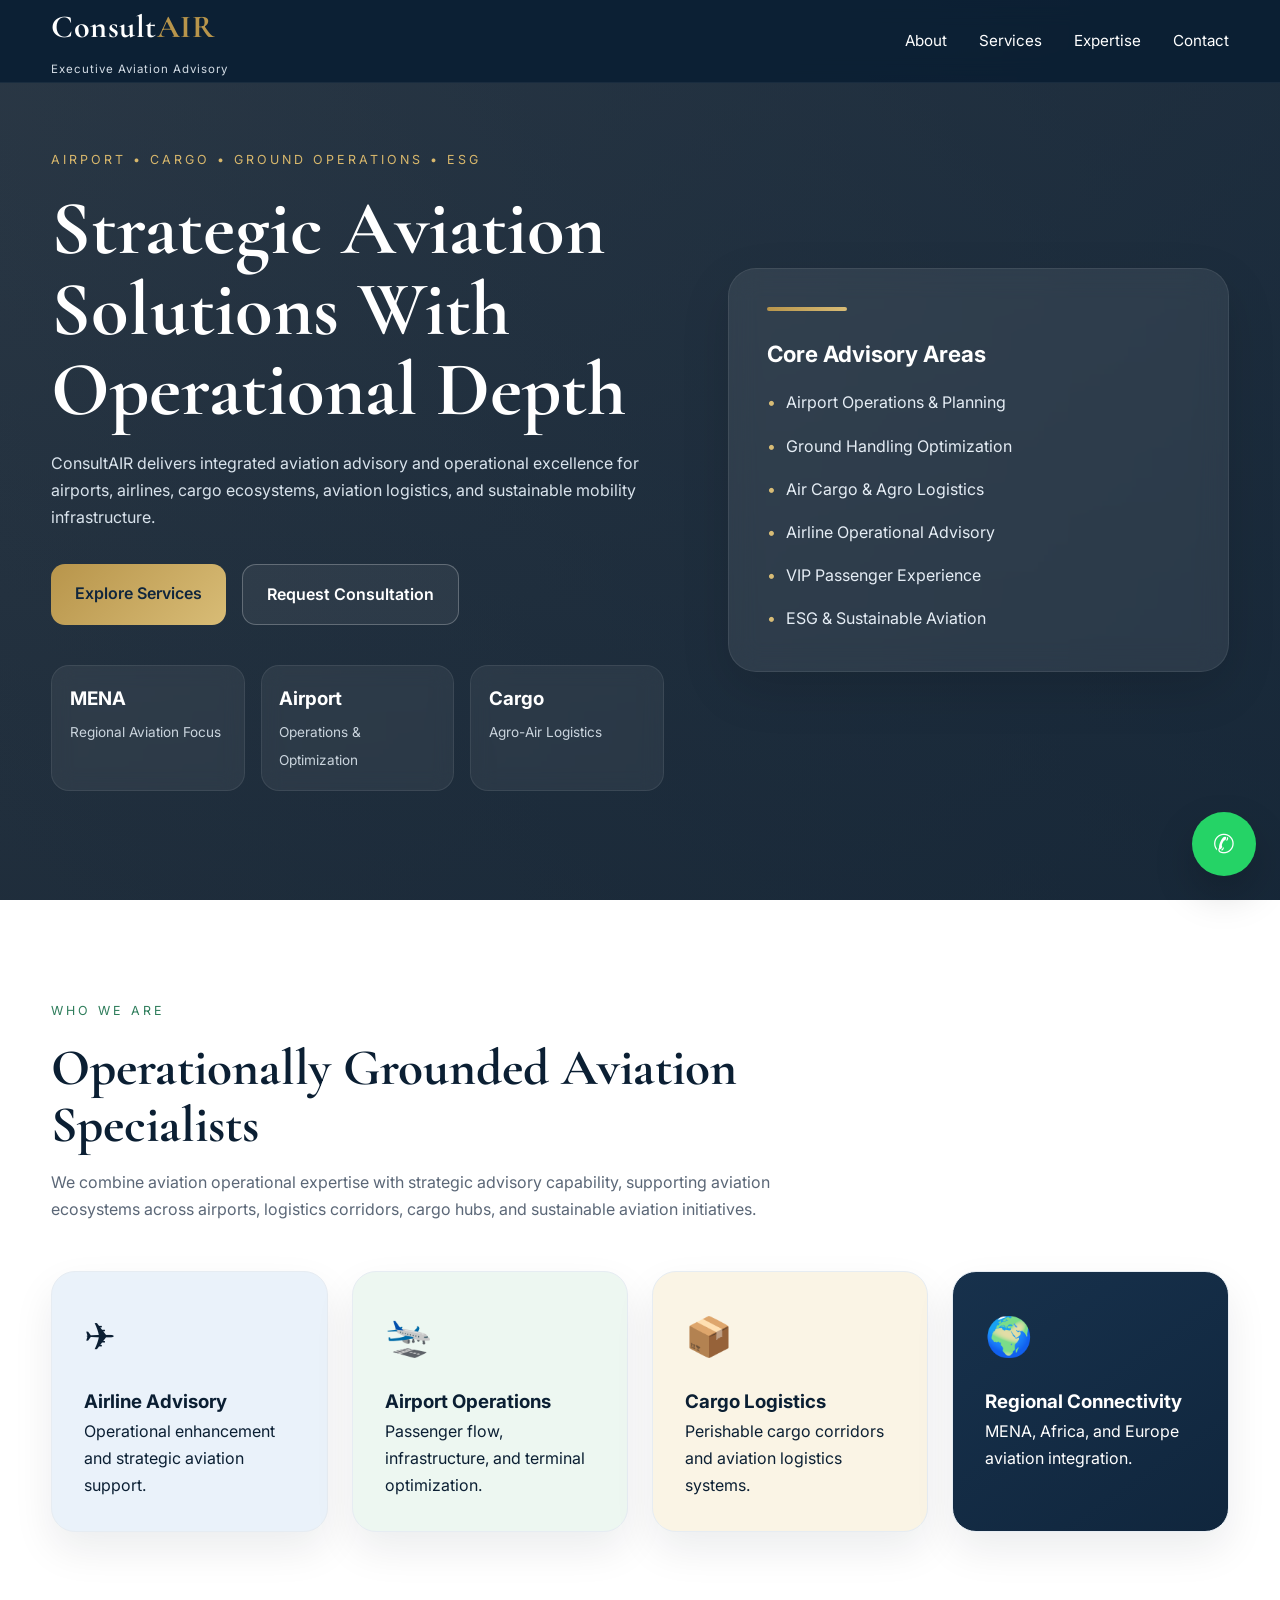
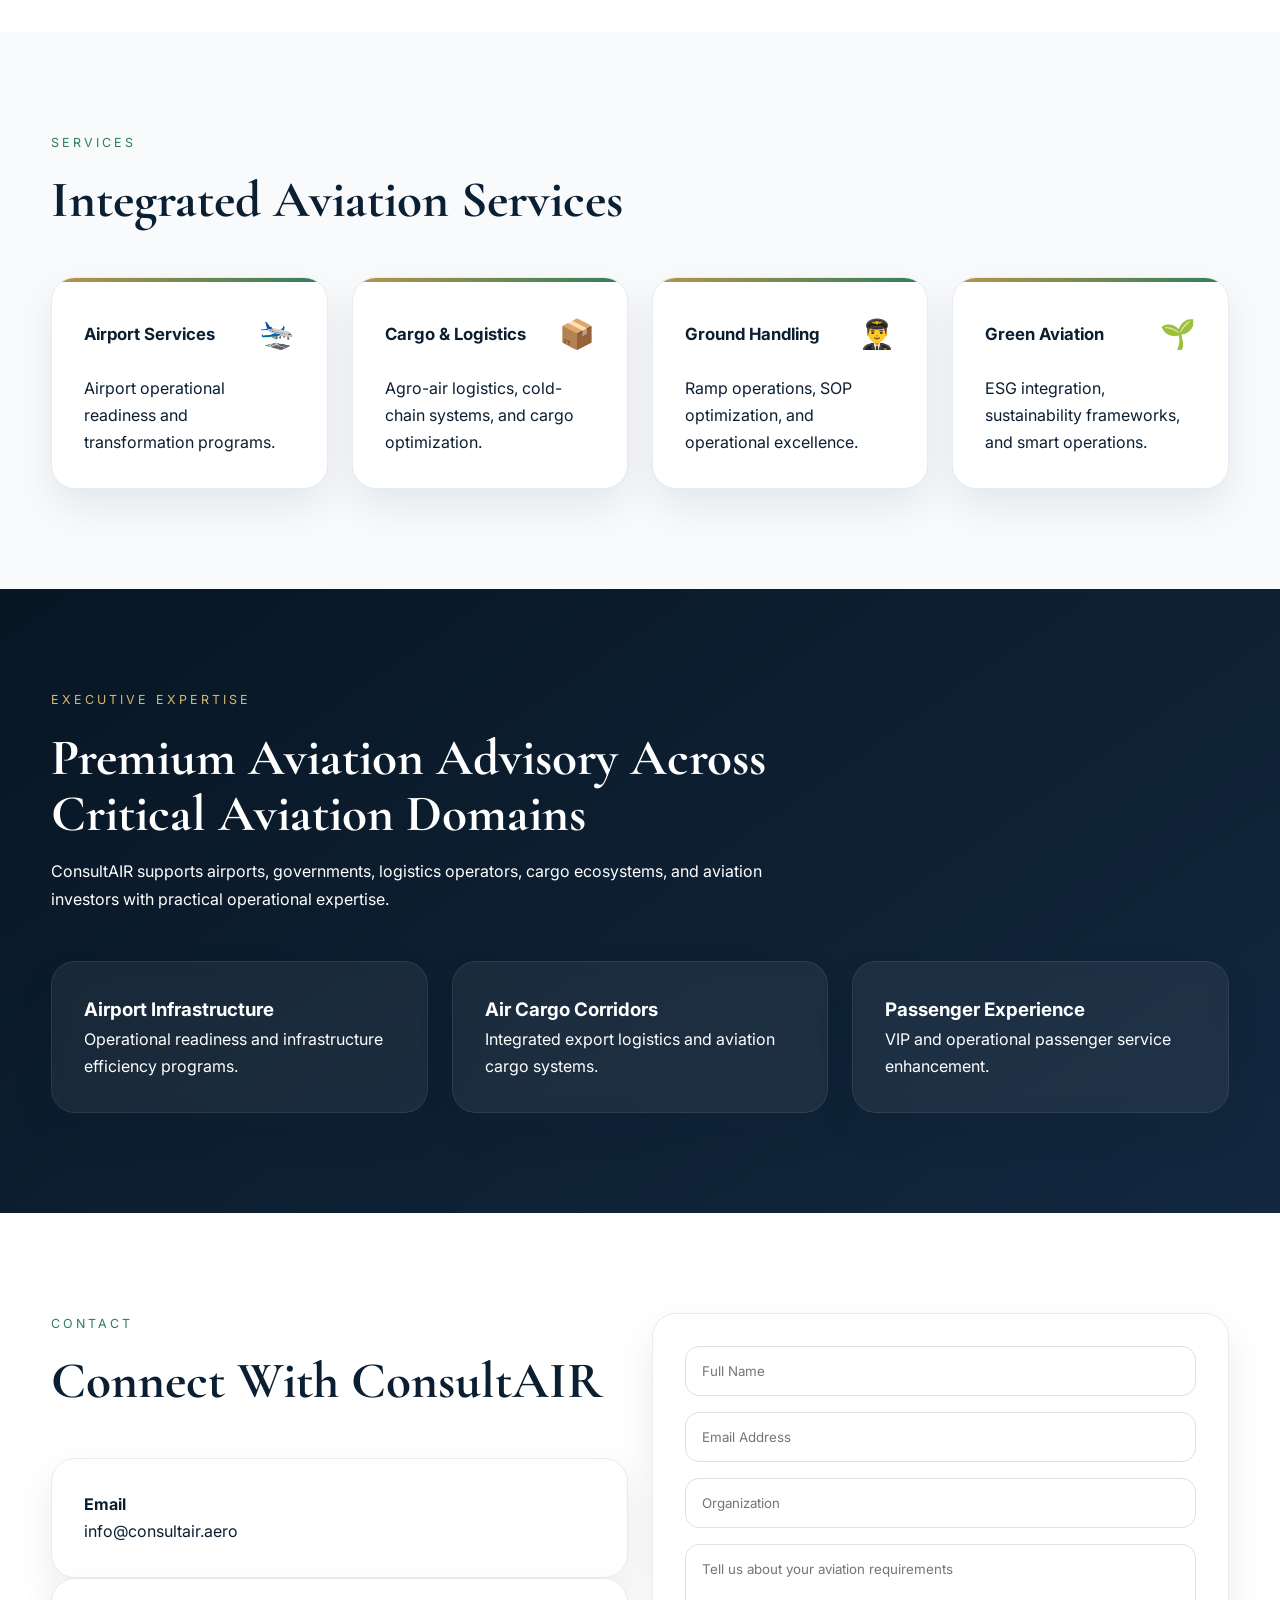
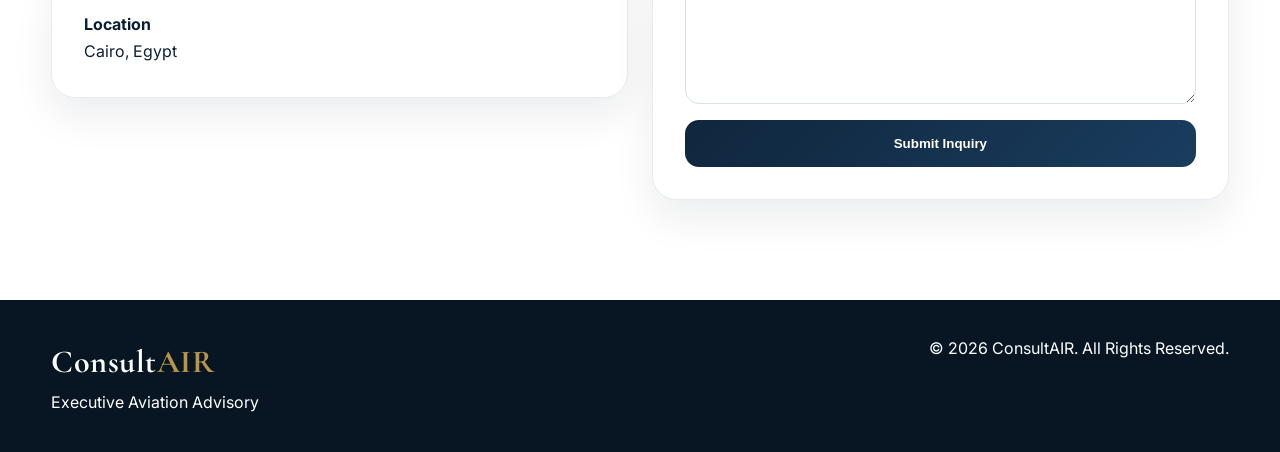
==== commit 53e307c7: "Add files via upload" ====
--- a/index.html
+++ b/index.html
@@ -1,223 +1,237 @@
-
 <!DOCTYPE html>
 <html lang="en">
 <head>
 <meta charset="UTF-8">
 <meta name="viewport" content="width=device-width, initial-scale=1.0">
-<title>ConsultAIR | Premium Aviation Solutions</title>
-
-<meta name="description" content="Premium aviation consulting and airport operational solutions across MENA, Africa, and Europe.">
-
-<link rel="manifest" href="manifest.json">
+<title>ConsultAIR | Executive Aviation Advisory</title>
+
+<meta name="description" content="Executive aviation consulting, airport operations, cargo logistics, and aviation sustainability solutions across MENA and Africa.">
+
 <link rel="stylesheet" href="css/style.css">
-
 <link rel="preconnect" href="https://fonts.googleapis.com">
 <link rel="preconnect" href="https://fonts.gstatic.com" crossorigin>
 
-<link href="https://fonts.googleapis.com/css2?family=Playfair+Display:wght@600;700&family=Inter:wght@300;400;500;600;700&display=swap" rel="stylesheet">
+<link href="https://fonts.googleapis.com/css2?family=Inter:wght@300;400;500;600;700&family=Cormorant+Garamond:wght@600;700&display=swap" rel="stylesheet">
 </head>
 
 <body>
 
 <header class="navbar">
-<div class="container nav-wrapper">
+<div class="container nav-wrap">
 
 <div class="brand">
-<div class="brand-main">Consult<span>AIR</span></div>
-<small>Integrated Aviation & Airport Solutions</small>
-</div>
-
-<button class="menu-toggle" id="menuToggle">☰</button>
+<div class="logo">Consult<span>AIR</span></div>
+<small>Executive Aviation Advisory</small>
+</div>
+
+<button class="menu-btn" id="menuBtn">☰</button>
 
 <nav class="nav-links" id="navLinks">
 <a href="#about">About</a>
 <a href="#services">Services</a>
-<a href="#cases">Cases</a>
-<a href="#esg">ESG</a>
-<a href="#contact" class="btn-nav">Contact</a>
+<a href="#expertise">Expertise</a>
+<a href="#contact">Contact</a>
 </nav>
 
 </div>
 </header>
 
 <section class="hero">
+<div class="hero-overlay"></div>
 
 <div class="container hero-grid">
 
 <div class="hero-content">
 
-<p class="eyebrow">Airport • Cargo • Ground Handling • ESG Aviation</p>
-
-<h1>Future-Ready Aviation Consulting</h1>
-
-<p class="hero-text">
-ConsultAIR delivers operational aviation excellence across airport services,
-air cargo logistics, airline support, aviation sustainability,
-and integrated mobility ecosystems.
+<div class="eyebrow">AIRPORT • CARGO • GROUND OPERATIONS • ESG</div>
+
+<h1>Strategic Aviation Solutions With Operational Depth</h1>
+
+<p>
+ConsultAIR delivers integrated aviation advisory and operational excellence
+for airports, airlines, cargo ecosystems, aviation logistics,
+and sustainable mobility infrastructure.
 </p>
 
 <div class="hero-actions">
 <a href="#services" class="btn-primary">Explore Services</a>
-<a href="#contact" class="btn-secondary">Get In Touch</a>
-</div>
-
-</div>
-
-<div class="hero-box premium-hover">
-
-<h3>Core Expertise</h3>
-
-<div class="icon-list">
-<div>✈ Airline Operations</div>
-<div>🛬 Airport Services</div>
-<div>📦 Cargo Logistics</div>
-<div>🌱 Green Aviation</div>
-<div>🛰 Smart Aviation Systems</div>
-<div>👨‍✈ Ground Handling</div>
-</div>
-
-</div>
-
-</div>
-
+<a href="#contact" class="btn-secondary">Request Consultation</a>
+</div>
+
+<div class="hero-metrics">
+
+<div class="metric-card">
+<h3>MENA</h3>
+<span>Regional Aviation Focus</span>
+</div>
+
+<div class="metric-card">
+<h3>Airport</h3>
+<span>Operations & Optimization</span>
+</div>
+
+<div class="metric-card">
+<h3>Cargo</h3>
+<span>Agro-Air Logistics</span>
+</div>
+
+</div>
+
+</div>
+
+<div class="executive-card">
+
+<div class="executive-line"></div>
+
+<h3>Core Advisory Areas</h3>
+
+<ul>
+<li>Airport Operations & Planning</li>
+<li>Ground Handling Optimization</li>
+<li>Air Cargo & Agro Logistics</li>
+<li>Airline Operational Advisory</li>
+<li>VIP Passenger Experience</li>
+<li>ESG & Sustainable Aviation</li>
+</ul>
+
+</div>
+
+</div>
 </section>
 
 <section class="section" id="about">
 
 <div class="container">
 
-<div class="section-heading">
-<p class="eyebrow green">Who We Are</p>
-<h2>Operational Aviation Specialists</h2>
+<div class="section-header">
+<div class="eyebrow dark">WHO WE ARE</div>
+<h2>Operationally Grounded Aviation Specialists</h2>
 
 <p>
-ConsultAIR supports airports, airlines, cargo operators,
-government entities, and logistics providers with integrated operational solutions.
+We combine aviation operational expertise with strategic advisory capability,
+supporting aviation ecosystems across airports, logistics corridors,
+cargo hubs, and sustainable aviation initiatives.
 </p>
 </div>
 
-<div class="cards-grid">
-
-<div class="info-card blue-card premium-hover">
-<div class="animated-icon">✈</div>
-<h3>Aviation Operations</h3>
-<p>Airline operational advisory and optimization.</p>
-</div>
-
-<div class="info-card green-card premium-hover">
-<div class="animated-icon">🛬</div>
-<h3>Airport Transformation</h3>
-<p>Passenger flow and airport operations enhancement.</p>
-</div>
-
-<div class="info-card gold-card premium-hover">
-<div class="animated-icon">📦</div>
+<div class="grid-4">
+
+<div class="info-box soft-blue">
+<div class="icon">✈</div>
+<h3>Airline Advisory</h3>
+<p>Operational enhancement and strategic aviation support.</p>
+</div>
+
+<div class="info-box soft-green">
+<div class="icon">🛬</div>
+<h3>Airport Operations</h3>
+<p>Passenger flow, infrastructure, and terminal optimization.</p>
+</div>
+
+<div class="info-box soft-gold">
+<div class="icon">📦</div>
 <h3>Cargo Logistics</h3>
-<p>Agro-air corridors and cargo optimization strategies.</p>
-</div>
-
-<div class="info-card navy-card premium-hover">
-<div class="animated-icon">🌍</div>
+<p>Perishable cargo corridors and aviation logistics systems.</p>
+</div>
+
+<div class="info-box soft-navy">
+<div class="icon">🌍</div>
 <h3>Regional Connectivity</h3>
-<p>MENA, Africa, and Europe aviation ecosystems.</p>
-</div>
-
-</div>
-
-</div>
-
+<p>MENA, Africa, and Europe aviation integration.</p>
+</div>
+
+</div>
+
+</div>
 </section>
 
 <section class="section light" id="services">
 
 <div class="container">
 
-<div class="section-heading">
-<p class="eyebrow">Services</p>
-<h2>Integrated Service Portfolio</h2>
-</div>
-
-<div class="cards-grid">
-
-<a class="service-card blue-card premium-hover" href="pages/airport-services.html">
-<div class="animated-icon">🛬</div>
-<h3>Airport Services</h3>
-<p>Operational transformation and airport advisory.</p>
-</a>
-
-<a class="service-card green-card premium-hover" href="pages/cargo-logistics.html">
-<div class="animated-icon">📦</div>
-<h3>Cargo & Logistics</h3>
-<p>Perishable logistics and cargo aviation systems.</p>
-</a>
-
-<a class="service-card gold-card premium-hover" href="pages/esg-aviation.html">
-<div class="animated-icon">🌱</div>
-<h3>Green Aviation</h3>
-<p>Sustainable aviation and ESG integration.</p>
-</a>
-
-<a class="service-card navy-card premium-hover" href="pages/ground-handling.html">
-<div class="animated-icon">👨‍✈</div>
-<h3>Ground Handling</h3>
-<p>Ramp operations and handling optimization.</p>
-</a>
-
-</div>
-
-</div>
-
-</section>
-
-<section class="section" id="cases">
+<div class="section-header">
+<div class="eyebrow dark">SERVICES</div>
+<h2>Integrated Aviation Services</h2>
+</div>
+
+<div class="services-grid">
+
+<a class="service-box" href="pages/airport-services.html">
+<div class="service-top">
+<span>Airport Services</span>
+<div class="service-icon">🛬</div>
+</div>
+
+<p>Airport operational readiness and transformation programs.</p>
+</a>
+
+<a class="service-box" href="pages/cargo-logistics.html">
+<div class="service-top">
+<span>Cargo & Logistics</span>
+<div class="service-icon">📦</div>
+</div>
+
+<p>Agro-air logistics, cold-chain systems, and cargo optimization.</p>
+</a>
+
+<a class="service-box" href="pages/ground-handling.html">
+<div class="service-top">
+<span>Ground Handling</span>
+<div class="service-icon">👨‍✈</div>
+</div>
+
+<p>Ramp operations, SOP optimization, and operational excellence.</p>
+</a>
+
+<a class="service-box" href="pages/esg-aviation.html">
+<div class="service-top">
+<span>Green Aviation</span>
+<div class="service-icon">🌱</div>
+</div>
+
+<p>ESG integration, sustainability frameworks, and smart operations.</p>
+</a>
+
+</div>
+
+</div>
+</section>
+
+<section class="section dark-section" id="expertise">
 
 <div class="container">
 
-<div class="section-heading">
-<p class="eyebrow green">Case Studies</p>
-<h2>Operational Success Examples</h2>
-</div>
-
-<div class="cards-grid">
-
-<div class="case-card blue-card premium-hover">
-<h3>Airport Flow Optimization</h3>
-<p>Improved terminal throughput and reduced congestion.</p>
-</div>
-
-<div class="case-card green-card premium-hover">
-<h3>Agro-Air Corridor</h3>
-<p>Enhanced fresh produce export connectivity.</p>
-</div>
-
-<div class="case-card gold-card premium-hover">
-<h3>Ground Operations Upgrade</h3>
-<p>Reduced turnaround time and improved ramp efficiency.</p>
-</div>
-
-</div>
-
-</div>
-
-</section>
-
-<section class="section dark" id="esg">
-
-<div class="container">
-
-<div class="section-heading">
-<p class="eyebrow">ESG Aviation</p>
-<h2>Sustainable Aviation Ecosystems</h2>
+<div class="section-header light-text">
+<div class="eyebrow">EXECUTIVE EXPERTISE</div>
+
+<h2>Premium Aviation Advisory Across Critical Aviation Domains</h2>
 
 <p>
-Green logistics, ESG integration, smart airport systems,
-and operational sustainability frameworks.
+ConsultAIR supports airports, governments, logistics operators,
+cargo ecosystems, and aviation investors with practical operational expertise.
 </p>
-
-</div>
-
-</div>
-
+</div>
+
+<div class="expertise-grid">
+
+<div class="expertise-card">
+<h3>Airport Infrastructure</h3>
+<p>Operational readiness and infrastructure efficiency programs.</p>
+</div>
+
+<div class="expertise-card">
+<h3>Air Cargo Corridors</h3>
+<p>Integrated export logistics and aviation cargo systems.</p>
+</div>
+
+<div class="expertise-card">
+<h3>Passenger Experience</h3>
+<p>VIP and operational passenger service enhancement.</p>
+</div>
+
+</div>
+
+</div>
 </section>
 
 <section class="section" id="contact">
@@ -226,50 +240,50 @@
 
 <div>
 
-<p class="eyebrow green">Contact</p>
-
+<div class="section-header">
+<div class="eyebrow dark">CONTACT</div>
 <h2>Connect With ConsultAIR</h2>
-
-<div class="contact-box blue-card premium-hover">
+</div>
+
+<div class="contact-card">
 <h4>Email</h4>
 <p>info@consultair.aero</p>
 </div>
 
-<div class="contact-box green-card premium-hover">
+<div class="contact-card">
 <h4>Location</h4>
 <p>Cairo, Egypt</p>
 </div>
 
 </div>
 
-<form class="contact-form premium-hover" action="backend/contact.php" method="POST">
+<form class="contact-form">
 
 <input type="text" placeholder="Full Name">
 <input type="email" placeholder="Email Address">
-<input type="text" placeholder="Company">
-<textarea placeholder="Tell us about your aviation project"></textarea>
+<input type="text" placeholder="Organization">
+<textarea placeholder="Tell us about your aviation requirements"></textarea>
 
 <button type="submit">Submit Inquiry</button>
 
 </form>
 
 </div>
-
-</section>
-
-<a href="https://wa.me/201000000000" class="whatsapp-btn">💬</a>
+</section>
+
+<a href="https://wa.me/201000000000" class="whatsapp">✆</a>
 
 <footer class="footer">
 
-<div class="container footer-inner">
+<div class="container footer-wrap">
 
 <div>
-<h3>ConsultAIR</h3>
-<p>Integrated Aviation Solutions</p>
+<div class="footer-logo">Consult<span>AIR</span></div>
+<p>Executive Aviation Advisory</p>
 </div>
 
 <div>
-<p>© 2026 ConsultAIR</p>
+<p>© 2026 ConsultAIR. All Rights Reserved.</p>
 </div>
 
 </div>
@@ -277,5 +291,6 @@
 </footer>
 
 <script src="js/script.js"></script>
+
 </body>
 </html>
--- a/css/style.css
+++ b/css/style.css
@@ -1,12 +1,16 @@
 
 :root{
 --navy:#0B1F33;
---navy-light:#132c46;
---blue:#1F7AE0;
---green:#2E8B57;
---gold:#D4A017;
---soft:#F5F8FB;
---white:#ffffff;
+--navy-2:#12283F;
+--blue-soft:#EAF2FA;
+--green-soft:#EDF7F1;
+--gold-soft:#FAF4E5;
+--gray:#5B6777;
+--white:#FFFFFF;
+--gold:#B8954B;
+--green:#2E7D5B;
+--border:#E6ECF2;
+--shadow:0 18px 40px rgba(8,22,36,.08);
 }
 
 *{
@@ -19,11 +23,11 @@
 font-family:'Inter',sans-serif;
 background:#fff;
 color:var(--navy);
-line-height:1.6;
+line-height:1.7;
 }
 
 .container{
-width:min(1200px,92%);
+width:min(1180px,92%);
 margin:auto;
 }
 
@@ -31,264 +35,370 @@
 position:fixed;
 top:0;
 width:100%;
-background:rgba(11,31,51,.95);
-backdrop-filter:blur(10px);
+background:rgba(11,31,51,.94);
+backdrop-filter:blur(12px);
 z-index:1000;
-}
-
-.nav-wrapper{
+border-bottom:1px solid rgba(255,255,255,.06);
+}
+
+.nav-wrap{
+min-height:78px;
 display:flex;
 justify-content:space-between;
 align-items:center;
-min-height:76px;
-}
-
-.brand-main{
-font-size:1.8rem;
-font-family:'Playfair Display',serif;
-color:#fff;
-}
-
-.brand-main span{
-color:var(--green);
+}
+
+.logo,
+.footer-logo{
+font-family:'Cormorant Garamond',serif;
+font-size:2rem;
+font-weight:700;
+color:#fff;
+letter-spacing:.5px;
+}
+
+.logo span,
+.footer-logo span{
+color:var(--gold);
 }
 
 .brand small{
-color:#dbe4ee;
+color:#D3DCE5;
+font-size:.72rem;
+letter-spacing:1px;
 }
 
 .nav-links{
 display:flex;
-gap:1.5rem;
-align-items:center;
+gap:2rem;
 }
 
 .nav-links a{
 text-decoration:none;
 color:#fff;
+font-size:.95rem;
 transition:.3s ease;
 }
 
 .nav-links a:hover{
-color:var(--gold);
-}
-
-.btn-nav{
-background:linear-gradient(135deg,var(--green),#3ea972);
-padding:.8rem 1rem;
-border-radius:12px;
-}
-
-.menu-toggle{
+color:#E7C777;
+}
+
+.menu-btn{
 display:none;
 background:none;
 border:none;
-font-size:1.8rem;
-color:#fff;
+color:#fff;
+font-size:1.7rem;
 }
 
 .hero{
 min-height:100vh;
+position:relative;
 display:flex;
 align-items:center;
-padding:120px 0 80px;
+padding:130px 0 90px;
 background:
-linear-gradient(rgba(11,31,51,.85),rgba(11,31,51,.9)),
+linear-gradient(rgba(8,22,36,.82),rgba(8,22,36,.88)),
 url('../images/hero.jpg') center/cover no-repeat;
 }
 
-.hero-grid,
-.cards-grid,
-.contact-grid{
+.hero-grid{
 display:grid;
-grid-template-columns:repeat(auto-fit,minmax(280px,1fr));
-gap:2rem;
+grid-template-columns:1.1fr .9fr;
+gap:4rem;
+align-items:center;
+position:relative;
+z-index:2;
+}
+
+.hero-overlay{
+position:absolute;
+inset:0;
+background:linear-gradient(90deg,rgba(11,31,51,.25),rgba(11,31,51,.55));
+}
+
+.eyebrow{
+font-size:.78rem;
+letter-spacing:3px;
+color:#D9B86C;
+margin-bottom:1.2rem;
+}
+
+.eyebrow.dark{
+color:var(--green);
 }
 
 .hero h1{
-font-size:clamp(3rem,6vw,5rem);
-line-height:1.1;
-margin-bottom:1rem;
-color:#fff;
-}
-
-.hero-text{
-color:#dbe4ec;
-margin-bottom:2rem;
-}
-
-.eyebrow{
-text-transform:uppercase;
-letter-spacing:2px;
-font-size:.8rem;
-color:var(--gold);
-margin-bottom:1rem;
-}
-
-.green{
-color:var(--green);
+font-family:'Cormorant Garamond',serif;
+font-size:clamp(3.4rem,6vw,5.6rem);
+line-height:1.05;
+color:#fff;
+margin-bottom:1.2rem;
+}
+
+.hero p{
+color:#D9E3EC;
+max-width:700px;
 }
 
 .hero-actions{
 display:flex;
 gap:1rem;
+margin-top:2rem;
 flex-wrap:wrap;
 }
 
 .btn-primary,
 .btn-secondary{
-padding:1rem 1.4rem;
+padding:1rem 1.5rem;
 border-radius:14px;
 text-decoration:none;
+font-weight:600;
 transition:.35s ease;
-font-weight:600;
 }
 
 .btn-primary{
-background:linear-gradient(135deg,var(--green),#42b67d);
-color:#fff;
+background:linear-gradient(135deg,#B8954B,#D8BC76);
+color:#10263d;
 }
 
 .btn-secondary{
-border:1px solid rgba(255,255,255,.4);
-color:#fff;
+border:1px solid rgba(255,255,255,.25);
+color:#fff;
+background:rgba(255,255,255,.06);
 }
 
 .btn-primary:hover,
 .btn-secondary:hover{
 transform:translateY(-4px);
-box-shadow:0 15px 35px rgba(0,0,0,.2);
-}
-
-.hero-box,
-.info-card,
-.service-card,
-.case-card,
-.contact-box,
+box-shadow:0 18px 40px rgba(0,0,0,.18);
+}
+
+.hero-metrics{
+display:grid;
+grid-template-columns:repeat(3,1fr);
+gap:1rem;
+margin-top:2.5rem;
+}
+
+.metric-card{
+background:rgba(255,255,255,.06);
+border:1px solid rgba(255,255,255,.08);
+padding:1.1rem;
+border-radius:18px;
+backdrop-filter:blur(10px);
+transition:.35s ease;
+}
+
+.metric-card:hover{
+background:rgba(255,255,255,.1);
+transform:translateY(-5px);
+}
+
+.metric-card h3{
+color:#fff;
+margin-bottom:.2rem;
+}
+
+.metric-card span{
+color:#CBD5DE;
+font-size:.85rem;
+}
+
+.executive-card{
+background:rgba(255,255,255,.08);
+border:1px solid rgba(255,255,255,.08);
+padding:2.4rem;
+border-radius:28px;
+backdrop-filter:blur(14px);
+box-shadow:0 18px 50px rgba(0,0,0,.12);
+transition:.4s ease;
+}
+
+.executive-card:hover{
+transform:translateY(-8px);
+background:rgba(255,255,255,.11);
+}
+
+.executive-line{
+width:80px;
+height:4px;
+background:linear-gradient(90deg,#B8954B,#D8BC76);
+border-radius:20px;
+margin-bottom:1.5rem;
+}
+
+.executive-card h3{
+color:#fff;
+margin-bottom:1rem;
+font-size:1.4rem;
+}
+
+.executive-card ul{
+list-style:none;
+display:grid;
+gap:1rem;
+}
+
+.executive-card li{
+color:#E5EDF5;
+padding-left:1.2rem;
+position:relative;
+}
+
+.executive-card li::before{
+content:'•';
+position:absolute;
+left:0;
+color:#D8BC76;
+}
+
+.section{
+padding:100px 0;
+}
+
+.light{
+background:#F8FAFC;
+}
+
+.section-header{
+max-width:760px;
+margin-bottom:3rem;
+}
+
+.section-header h2{
+font-family:'Cormorant Garamond',serif;
+font-size:clamp(2.5rem,4vw,4rem);
+line-height:1.1;
+margin-bottom:1rem;
+}
+
+.section-header p{
+color:var(--gray);
+}
+
+.grid-4,
+.services-grid,
+.expertise-grid,
+.contact-grid{
+display:grid;
+grid-template-columns:repeat(auto-fit,minmax(240px,1fr));
+gap:1.5rem;
+}
+
+.info-box,
+.service-box,
+.expertise-card,
+.contact-card,
 .contact-form{
 border-radius:24px;
 padding:2rem;
-transition:all .35s ease;
+transition:.4s ease;
+box-shadow:var(--shadow);
+border:1px solid var(--border);
+background:#fff;
+}
+
+.info-box:hover,
+.service-box:hover,
+.expertise-card:hover,
+.contact-card:hover,
+.contact-form:hover{
+transform:translateY(-8px);
+box-shadow:0 24px 60px rgba(8,22,36,.12);
+}
+
+.soft-blue{background:var(--blue-soft);}
+.soft-green{background:var(--green-soft);}
+.soft-gold{background:var(--gold-soft);}
+.soft-navy{
+background:linear-gradient(145deg,#17314C,#10263d);
+color:#fff;
+}
+
+.soft-blue:hover{
+background:#DDEBFA;
+}
+
+.soft-green:hover{
+background:#DFF3E8;
+}
+
+.soft-gold:hover{
+background:#F5E6BF;
+}
+
+.soft-navy:hover{
+background:linear-gradient(145deg,#1B3958,#13304C);
+}
+
+.icon{
+font-size:2.4rem;
+margin-bottom:1rem;
+}
+
+.service-box{
+text-decoration:none;
+color:inherit;
+background:#fff;
 position:relative;
 overflow:hidden;
 }
 
-.blue-card{
-background:linear-gradient(145deg,#eef6ff,#dcecff);
-}
-
-.green-card{
-background:linear-gradient(145deg,#effcf4,#daf4e6);
-}
-
-.gold-card{
-background:linear-gradient(145deg,#fff9ea,#f6e8b7);
-}
-
-.navy-card{
-background:linear-gradient(145deg,#19344f,#0b1f33);
-color:#fff;
-}
-
-.hero-box{
-background:rgba(255,255,255,.08);
-border:1px solid rgba(255,255,255,.15);
-backdrop-filter:blur(12px);
-color:#fff;
-}
-
-.premium-hover:hover{
-transform:translateY(-10px) scale(1.02);
-box-shadow:0 25px 50px rgba(0,0,0,.15);
-}
-
-.blue-card:hover{
-background:linear-gradient(145deg,#1F7AE0,#59a2ff);
-color:#fff;
-}
-
-.green-card:hover{
-background:linear-gradient(145deg,#2E8B57,#48bc79);
-color:#fff;
-}
-
-.gold-card:hover{
-background:linear-gradient(145deg,#d4a017,#f0c84d);
-color:#fff;
-}
-
-.navy-card:hover{
-background:linear-gradient(145deg,#0b1f33,#21476d);
-}
-
-.blue-card:hover p,
-.green-card:hover p,
-.gold-card:hover p,
-.navy-card:hover p,
-.blue-card:hover h3,
-.green-card:hover h3,
-.gold-card:hover h3{
-color:#fff;
-}
-
-.animated-icon{
-font-size:2.5rem;
+.service-box::before{
+content:'';
+position:absolute;
+left:0;
+top:0;
+width:100%;
+height:4px;
+background:linear-gradient(90deg,#B8954B,#2E7D5B);
+}
+
+.service-top{
+display:flex;
+justify-content:space-between;
+align-items:center;
 margin-bottom:1rem;
-animation:float 3s ease-in-out infinite;
-}
-
-@keyframes float{
-0%,100%{transform:translateY(0)}
-50%{transform:translateY(-8px)}
-}
-
-.section{
-padding:90px 0;
-}
-
-.light{
-background:var(--soft);
-}
-
-.dark{
-background:linear-gradient(135deg,#081624,#10263d);
-color:#fff;
-}
-
-.section-heading{
-max-width:760px;
-margin-bottom:2rem;
-}
-
-.section-heading h2{
-font-size:clamp(2rem,5vw,3rem);
-margin-bottom:1rem;
-font-family:'Playfair Display',serif;
-}
-
-.service-card{
-text-decoration:none;
-color:inherit;
-}
-
-.icon-list{
-display:grid;
-gap:1rem;
+}
+
+.service-top span{
+font-weight:700;
+font-size:1.05rem;
+}
+
+.service-icon{
+font-size:1.8rem;
+}
+
+.dark-section{
+background:linear-gradient(145deg,#081624,#12283F);
+}
+
+.light-text h2,
+.light-text p{
+color:#fff;
+}
+
+.expertise-card{
+background:rgba(255,255,255,.06);
+backdrop-filter:blur(8px);
+border:1px solid rgba(255,255,255,.08);
+color:#fff;
 }
 
 .contact-form{
 display:flex;
 flex-direction:column;
 gap:1rem;
-background:#fff;
-box-shadow:0 15px 40px rgba(0,0,0,.08);
 }
 
 .contact-form input,
 .contact-form textarea{
 padding:1rem;
 border-radius:14px;
-border:1px solid #dbe3eb;
+border:1px solid #D9E1E8;
 font-family:inherit;
 transition:.3s ease;
 }
@@ -296,8 +406,8 @@
 .contact-form input:focus,
 .contact-form textarea:focus{
 outline:none;
-border-color:var(--blue);
-box-shadow:0 0 0 4px rgba(31,122,224,.15);
+border-color:#B8954B;
+box-shadow:0 0 0 4px rgba(184,149,75,.12);
 }
 
 .contact-form textarea{
@@ -305,70 +415,75 @@
 }
 
 .contact-form button{
-background:linear-gradient(135deg,var(--navy),var(--blue));
+background:linear-gradient(135deg,#10263d,#1A3D5F);
 color:#fff;
 border:none;
 padding:1rem;
 border-radius:14px;
+font-weight:600;
 cursor:pointer;
-font-weight:600;
-transition:.3s ease;
+transition:.35s ease;
 }
 
 .contact-form button:hover{
 transform:translateY(-3px);
 }
 
-.whatsapp-btn{
+.whatsapp{
 position:fixed;
+right:24px;
 bottom:24px;
-right:24px;
-width:66px;
-height:66px;
+width:64px;
+height:64px;
 border-radius:50%;
 background:#25D366;
 display:flex;
 align-items:center;
 justify-content:center;
-font-size:1.9rem;
+font-size:1.6rem;
+color:#fff;
 text-decoration:none;
-box-shadow:0 15px 35px rgba(0,0,0,.2);
+box-shadow:0 18px 40px rgba(0,0,0,.18);
 transition:.35s ease;
 z-index:999;
 }
 
-.whatsapp-btn:hover{
+.whatsapp:hover{
 transform:scale(1.08);
 }
 
 .footer{
 background:#081624;
-color:#fff;
-padding:2rem 0;
-}
-
-.footer-inner{
+padding:2.2rem 0;
+color:#fff;
+}
+
+.footer-wrap{
 display:flex;
 justify-content:space-between;
+gap:1rem;
 flex-wrap:wrap;
-gap:1rem;
-}
-
-@media(max-width:900px){
-
-.menu-toggle{
+}
+
+@media(max-width:960px){
+
+.hero-grid{
+grid-template-columns:1fr;
+}
+
+.menu-btn{
 display:block;
 }
 
 .nav-links{
 position:absolute;
-top:76px;
+top:78px;
 left:0;
 right:0;
-background:var(--navy);
+background:#0B1F33;
+padding:1.5rem;
 display:none;
 flex-direction:column;
-padding:1.5rem;
 }
 
 .nav-links.active{
@@ -377,7 +492,7 @@
 
 }
 
-@media(max-width:600px){
+@media(max-width:640px){
 
 .hero{
 text-align:center;
@@ -387,8 +502,12 @@
 justify-content:center;
 }
 
+.hero-metrics{
+grid-template-columns:1fr;
+}
+
 .section{
-padding:70px 0;
-}
-
-}
+padding:80px 0;
+}
+
+}
